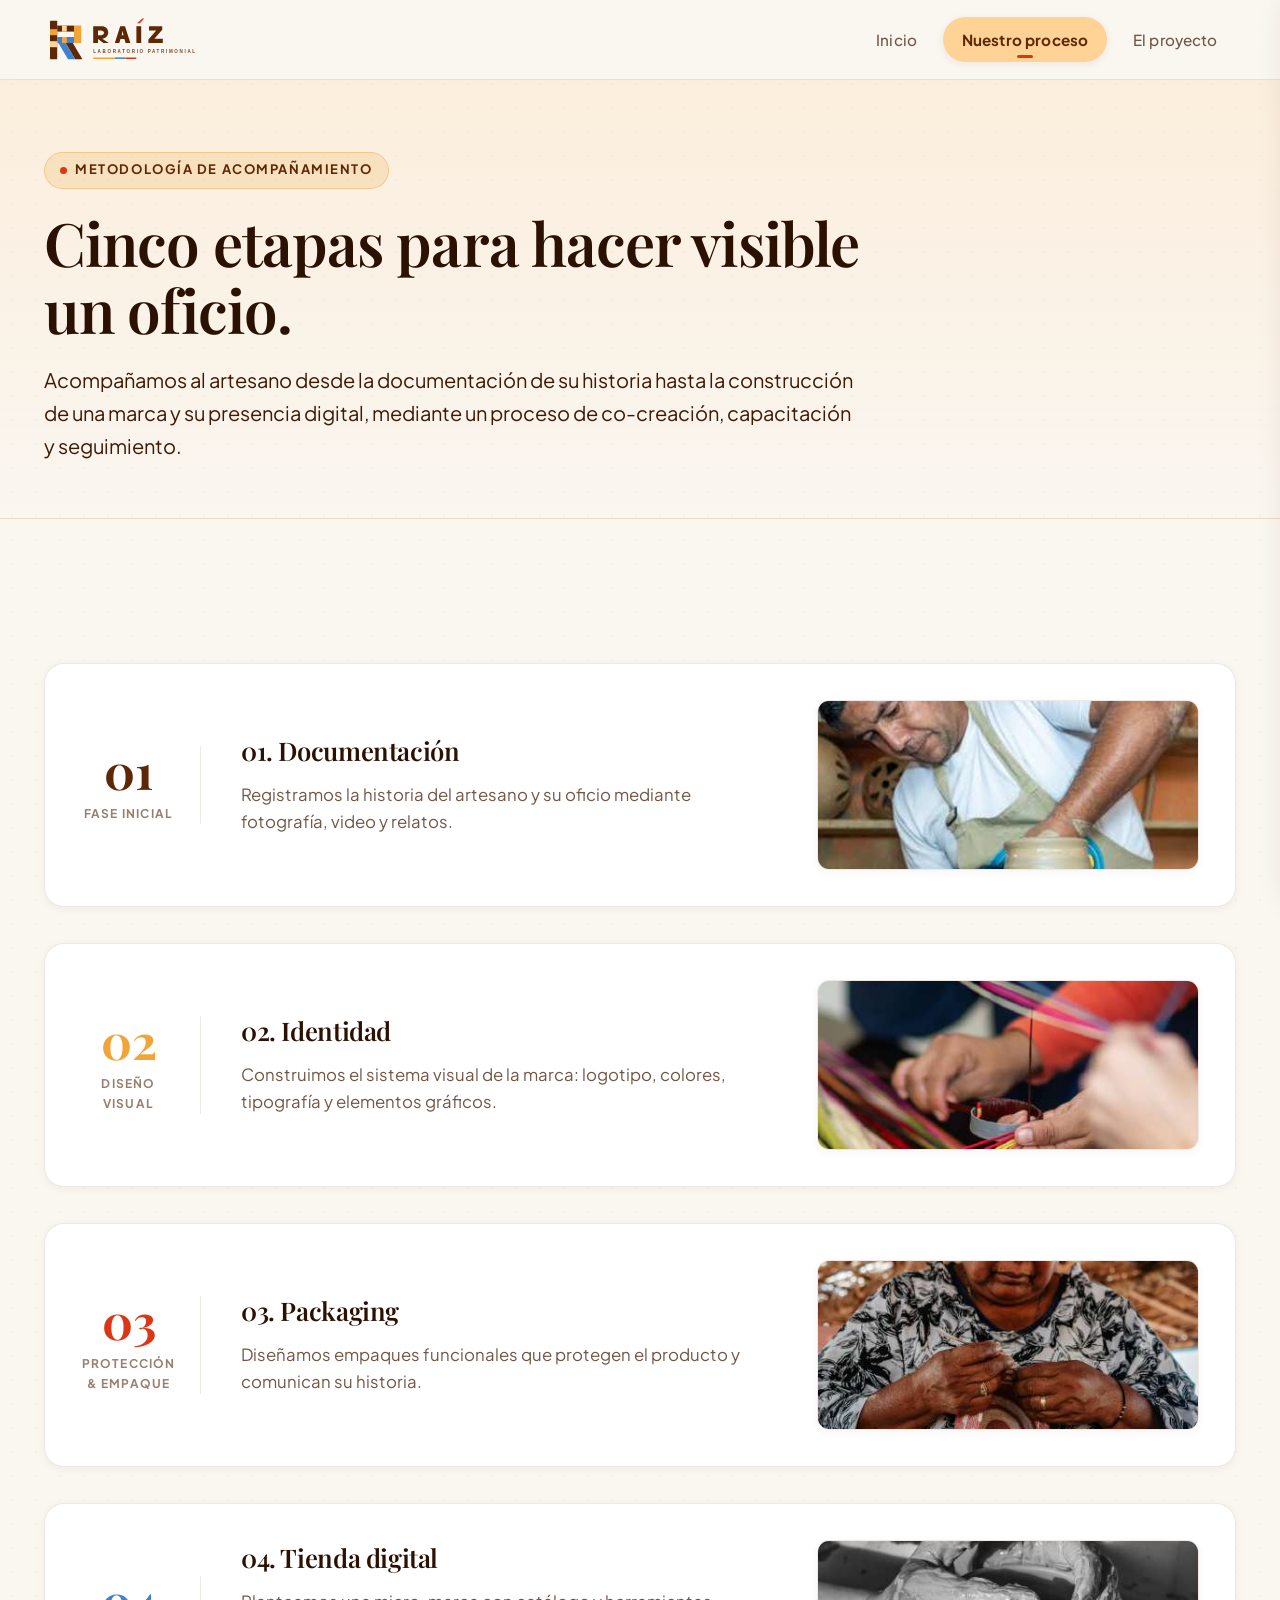
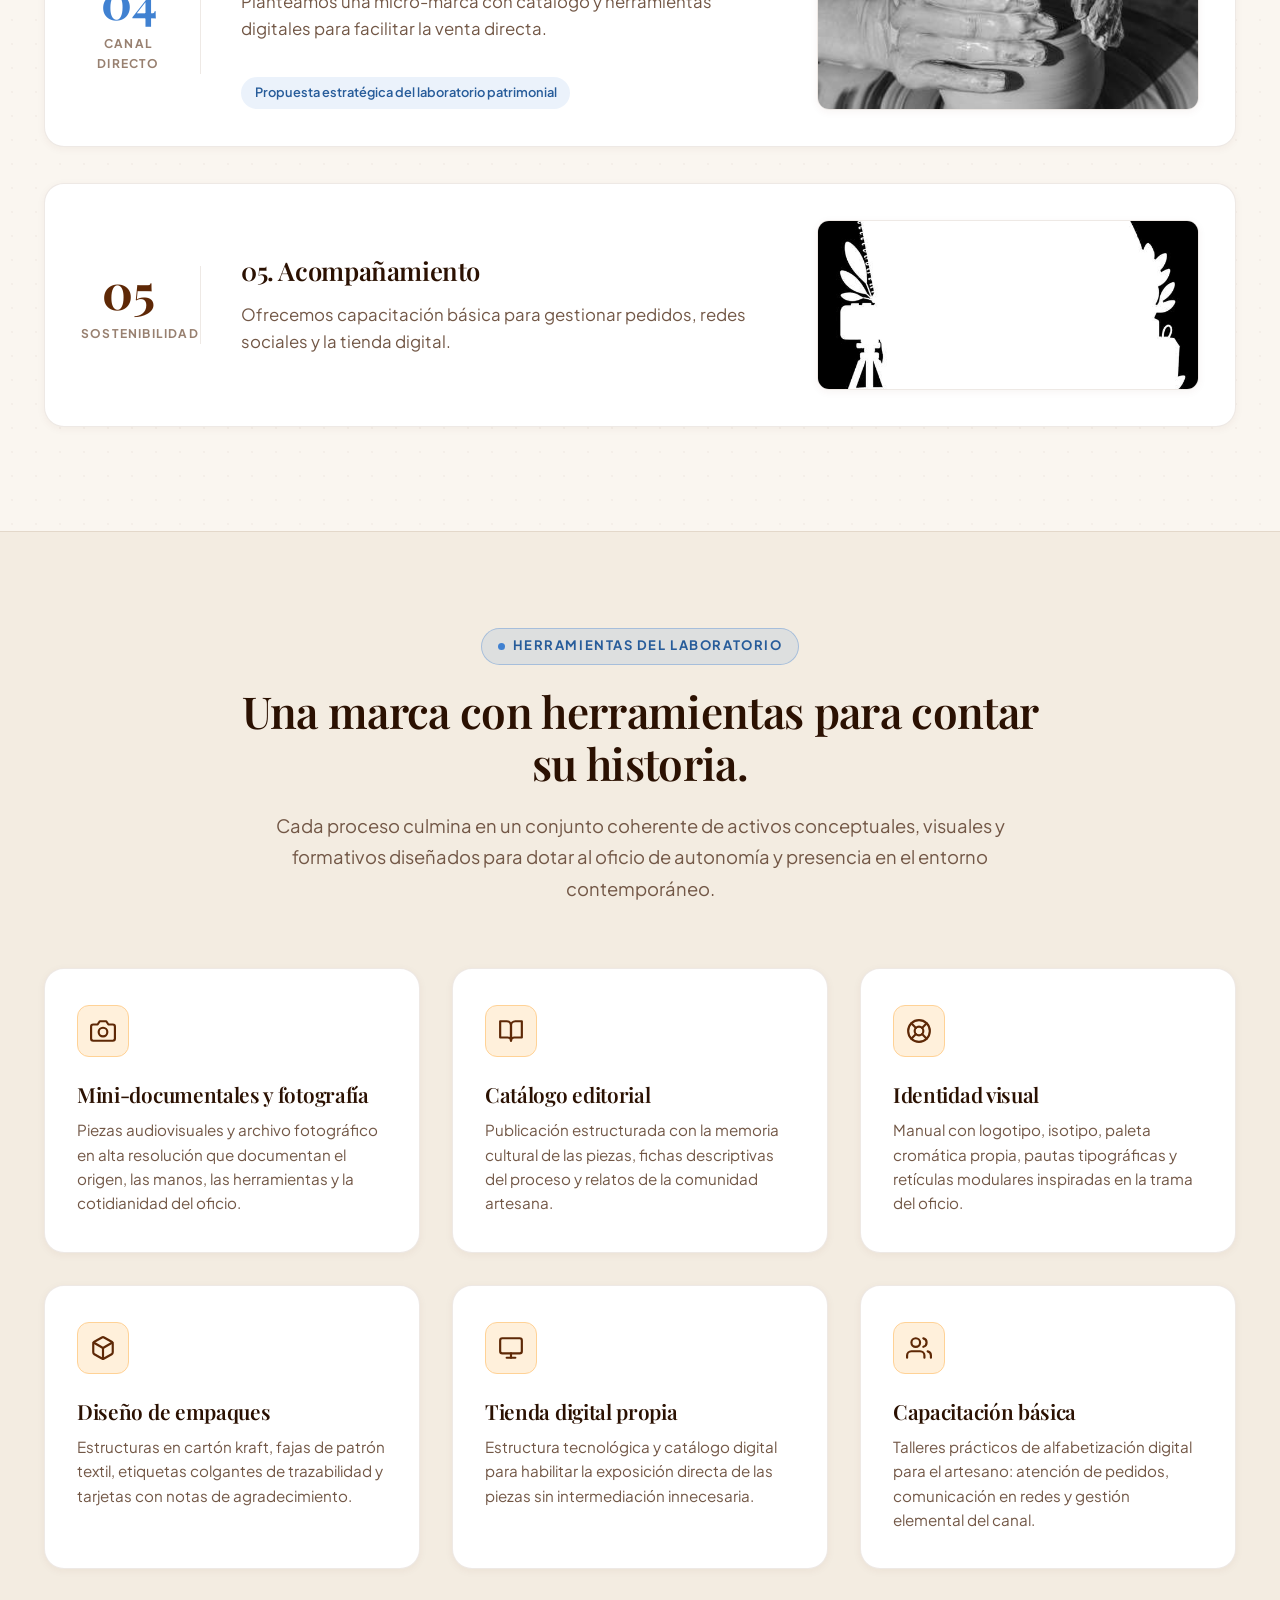
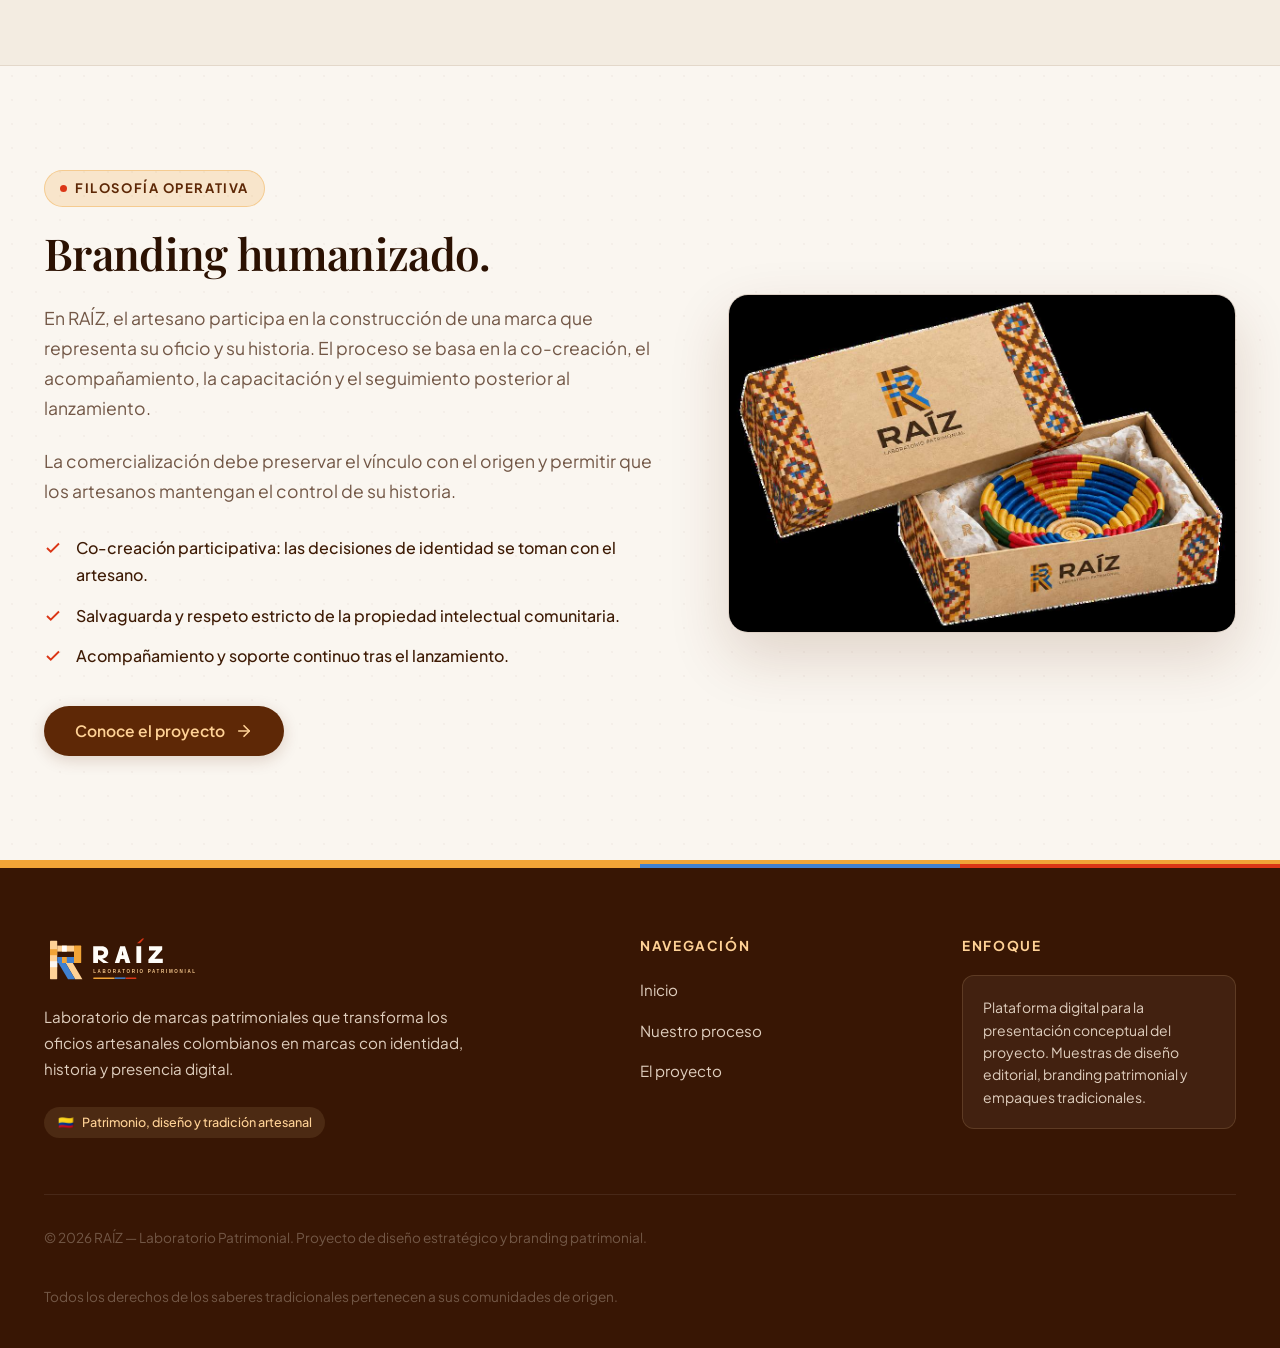
==== proceso.html @ babc3387 "Subida de archivos" ====
<!DOCTYPE html>
<html lang="es">
<head>
  <meta charset="UTF-8">
  <meta name="viewport" content="width=device-width, initial-scale=1.0">
  <title>Nuestro Proceso — RAÍZ Laboratorio Patrimonial | Cinco etapas para hacer visible un oficio</title>
  <meta name="description" content="Acompañamos al artesano desde la documentación de su historia hasta la construcción de una marca y su presencia digital, mediante co-creación y capacitación.">
  <link rel="icon" type="image/svg+xml" href="assets/images/raiz-isotype.svg">
  
  <!-- Stylesheets -->
  <link rel="stylesheet" href="assets/css/variables.css">
  <link rel="stylesheet" href="assets/css/main.css">
  <link rel="stylesheet" href="assets/css/editorial.css">
</head>
<body>
  <a href="#main-content" class="skip-link">Saltar al contenido principal</a>

  <!-- Shared Site Header -->
  <header class="site-header" role="banner">
    <div class="container header-inner">
      <a href="index.html" class="brand-link" aria-label="RAÍZ — Laboratorio Patrimonial - Inicio">
        <img src="assets/images/raiz-logo.svg" alt="RAÍZ Laboratorio Patrimonial" class="brand-logo-img" width="220" height="60">
      </a>

      <!-- Desktop Navigation -->
      <nav class="main-nav" aria-label="Navegación principal">
        <ul class="nav-list">
          <li><a href="index.html" class="nav-link">Inicio</a></li>
          <li><a href="proceso.html" class="nav-link active" aria-current="page">Nuestro proceso</a></li>
          <li><a href="proyecto.html" class="nav-link">El proyecto</a></li>
        </ul>
      </nav>

      <!-- Mobile Navigation Toggle -->
      <button class="mobile-nav-toggle" type="button" aria-label="Abrir menú de navegación" aria-expanded="false" aria-controls="mobile-drawer">
        <svg viewBox="0 0 24 24" fill="none" stroke="currentColor">
          <line x1="3" y1="6" x2="21" y2="6"></line>
          <line x1="3" y1="12" x2="21" y2="12"></line>
          <line x1="3" y1="18" x2="21" y2="18"></line>
        </svg>
      </button>
    </div>
  </header>

  <!-- Mobile Drawer Overlay & Drawer -->
  <div class="mobile-drawer-overlay" aria-hidden="true"></div>
  <aside id="mobile-drawer" class="mobile-drawer" aria-label="Menú móvil" aria-hidden="true">
    <div class="drawer-header">
      <img src="assets/images/raiz-logo.svg" alt="RAÍZ" style="height: 38px;">
      <button class="drawer-close-btn" type="button" aria-label="Cerrar menú">&times;</button>
    </div>
    <ul class="mobile-nav-list">
      <li><a href="index.html" class="mobile-nav-link">Inicio</a></li>
      <li><a href="proceso.html" class="mobile-nav-link active" aria-current="page">Nuestro proceso</a></li>
      <li><a href="proyecto.html" class="mobile-nav-link">El proyecto</a></li>
    </ul>
    <div class="drawer-footer">
      <p><strong>RAÍZ</strong><br>Laboratorio de Marcas Patrimoniales para artesanos colombianos.</p>
    </div>
  </aside>

  <!-- Main Content -->
  <main id="main-content">
    
    <!-- Sección 1: Encabezado de Página -->
    <header class="page-intro-header" aria-labelledby="process-heading">
      <div class="container">
        <div class="intro-content">
          <div class="section-badge">
            <span class="dot"></span>
            Metodología de Acompañamiento
          </div>
          <h1 id="process-heading">Cinco etapas para hacer visible un oficio.</h1>
          <p class="lead-text">
            Acompañamos al artesano desde la documentación de su historia hasta la construcción de una marca y su presencia digital, mediante un proceso de co-creación, capacitación y seguimiento.
          </p>
        </div>
      </div>
    </header>

    <!-- Sección 2: Las cinco etapas -->
    <section class="stages-section" aria-label="Las cinco etapas del proceso">
      <div class="container">
        <div class="stages-flow">
          
          <!-- Etapa 01 -->
          <article class="stage-step-card">
            <div class="stage-number-col">
              <span class="stage-number">01</span>
              <span class="stage-tag">Fase Inicial</span>
            </div>
            <div class="stage-info-col">
              <h3>01. Documentación</h3>
              <p>
                Registramos la historia del artesano y su oficio mediante fotografía, video y relatos.
              </p>
            </div>
            <div class="stage-visual-col">
              <div class="stage-img-box">
                <img src="assets/images/etapa-01-documentacion.jpg" alt="Registro fotográfico y audiovisual del artesano trabajando en su taller" loading="lazy">
              </div>
            </div>
          </article>

          <!-- Etapa 02 -->
          <article class="stage-step-card">
            <div class="stage-number-col">
              <span class="stage-number">02</span>
              <span class="stage-tag">Diseño Visual</span>
            </div>
            <div class="stage-info-col">
              <h3>02. Identidad</h3>
              <p>
                Construimos el sistema visual de la marca: logotipo, colores, tipografía y elementos gráficos.
              </p>
            </div>
            <div class="stage-visual-col">
              <div class="stage-img-box">
                <img src="assets/images/etapa-02-identidad.jpg" alt="Módulo geométrico y patrones inspirados en la trama del tejido artesanal" loading="lazy">
              </div>
            </div>
          </article>

          <!-- Etapa 03 -->
          <article class="stage-step-card">
            <div class="stage-number-col">
              <span class="stage-number">03</span>
              <span class="stage-tag">Protección & Empaque</span>
            </div>
            <div class="stage-info-col">
              <h3>03. Packaging</h3>
              <p>
                Diseñamos empaques funcionales que protegen el producto y comunican su historia.
              </p>
            </div>
            <div class="stage-visual-col">
              <div class="stage-img-box">
                <img src="assets/images/etapa-03-packaging.jpg" alt="Prototipo de empaques en cartón kraft con bandas de patrón y etiquetas de historia" loading="lazy">
              </div>
            </div>
          </article>

          <!-- Etapa 04 -->
          <article class="stage-step-card">
            <div class="stage-number-col">
              <span class="stage-number">04</span>
              <span class="stage-tag">Canal Directo</span>
            </div>
            <div class="stage-info-col">
              <h3>04. Tienda digital</h3>
              <p>
                Planteamos una micro-marca con catálogo y herramientas digitales para facilitar la venta directa.
              </p>
              <span class="stage-note-badge">Propuesta estratégica del laboratorio patrimonial</span>
            </div>
            <div class="stage-visual-col">
              <div class="stage-img-box">
                <img src="assets/images/etapa-04-tienda-digital.jpg" alt="Maqueta de interfaz de tienda digital directa para la micro-marca artesanal" loading="lazy">
              </div>
            </div>
          </article>

          <!-- Etapa 05 -->
          <article class="stage-step-card">
            <div class="stage-number-col">
              <span class="stage-number">05</span>
              <span class="stage-tag">Sostenibilidad</span>
            </div>
            <div class="stage-info-col">
              <h3>05. Acompañamiento</h3>
              <p>
                Ofrecemos capacitación básica para gestionar pedidos, redes sociales y la tienda digital.
              </p>
            </div>
            <div class="stage-visual-col">
              <div class="stage-img-box">
                <img src="assets/images/etapa-05-acompanamiento.jpg" alt="Capacitación práctica con el artesano para la gestión digital autónoma" loading="lazy">
              </div>
            </div>
          </article>

        </div>
      </div>
    </section>

    <!-- Sección 3: Entregables -->
    <section class="deliverables-section" aria-labelledby="deliverables-heading">
      <div class="container">
        <div class="section-header-centered">
          <div class="section-badge blue">
            <span class="dot"></span>
            Herramientas del Laboratorio
          </div>
          <h2 id="deliverables-heading">Una marca con herramientas para contar su historia.</h2>
          <p>
            Cada proceso culmina en un conjunto coherente de activos conceptuales, visuales y formativos diseñados para dotar al oficio de autonomía y presencia en el entorno contemporáneo.
          </p>
        </div>

        <div class="deliverables-grid">
          <!-- 1. Mini-documentales y fotografía -->
          <article class="deliverable-card">
            <div class="deliverable-icon">
              <svg width="26" height="26" viewBox="0 0 24 24" fill="none" stroke="currentColor" stroke-width="2" stroke-linecap="round" stroke-linejoin="round">
                <path d="M23 19a2 2 0 0 1-2 2H3a2 2 0 0 1-2-2V8a2 2 0 0 1 2-2h4l2-3h6l2 3h4a2 2 0 0 1 2 2z"></path>
                <circle cx="12" cy="13" r="4"></circle>
              </svg>
            </div>
            <h3 class="deliverable-title">Mini-documentales y fotografía</h3>
            <p class="deliverable-desc">
              Piezas audiovisuales y archivo fotográfico en alta resolución que documentan el origen, las manos, las herramientas y la cotidianidad del oficio.
            </p>
          </article>

          <!-- 2. Catálogo editorial -->
          <article class="deliverable-card">
            <div class="deliverable-icon">
              <svg width="26" height="26" viewBox="0 0 24 24" fill="none" stroke="currentColor" stroke-width="2" stroke-linecap="round" stroke-linejoin="round">
                <path d="M2 3h6a4 4 0 0 1 4 4v14a3 3 0 0 0-3-3H2z"></path>
                <path d="M22 3h-6a4 4 0 0 0-4 4v14a3 3 0 0 1 3-3h7z"></path>
              </svg>
            </div>
            <h3 class="deliverable-title">Catálogo editorial</h3>
            <p class="deliverable-desc">
              Publicación estructurada con la memoria cultural de las piezas, fichas descriptivas del proceso y relatos de la comunidad artesana.
            </p>
          </article>

          <!-- 3. Identidad visual -->
          <article class="deliverable-card">
            <div class="deliverable-icon">
              <svg width="26" height="26" viewBox="0 0 24 24" fill="none" stroke="currentColor" stroke-width="2" stroke-linecap="round" stroke-linejoin="round">
                <circle cx="12" cy="12" r="10"></circle>
                <path d="m4.93 4.93 4.24 4.24"></path>
                <path d="m14.83 9.17 4.24-4.24"></path>
                <path d="m14.83 14.83 4.24 4.24"></path>
                <path d="m9.17 14.83-4.24 4.24"></path>
                <circle cx="12" cy="12" r="4"></circle>
              </svg>
            </div>
            <h3 class="deliverable-title">Identidad visual</h3>
            <p class="deliverable-desc">
              Manual con logotipo, isotipo, paleta cromática propia, pautas tipográficas y retículas modulares inspiradas en la trama del oficio.
            </p>
          </article>

          <!-- 4. Diseño de empaques -->
          <article class="deliverable-card">
            <div class="deliverable-icon">
              <svg width="26" height="26" viewBox="0 0 24 24" fill="none" stroke="currentColor" stroke-width="2" stroke-linecap="round" stroke-linejoin="round">
                <path d="M21 16V8a2 2 0 0 0-1-1.73l-7-4a2 2 0 0 0-2 0l-7 4A2 2 0 0 0 3 8v8a2 2 0 0 0 1 1.73l7 4a2 2 0 0 0 2 0l7-4A2 2 0 0 0 21 16z"></path>
                <polyline points="3.27 6.96 12 12.01 20.73 6.96"></polyline>
                <line x1="12" y1="22.08" x2="12" y2="12"></line>
              </svg>
            </div>
            <h3 class="deliverable-title">Diseño de empaques</h3>
            <p class="deliverable-desc">
              Estructuras en cartón kraft, fajas de patrón textil, etiquetas colgantes de trazabilidad y tarjetas con notas de agradecimiento.
            </p>
          </article>

          <!-- 5. Tienda digital propia -->
          <article class="deliverable-card">
            <div class="deliverable-icon">
              <svg width="26" height="26" viewBox="0 0 24 24" fill="none" stroke="currentColor" stroke-width="2" stroke-linecap="round" stroke-linejoin="round">
                <rect x="2" y="3" width="20" height="14" rx="2" ry="2"></rect>
                <line x1="8" y1="21" x2="16" y2="21"></line>
                <line x1="12" y1="17" x2="12" y2="21"></line>
              </svg>
            </div>
            <h3 class="deliverable-title">Tienda digital propia</h3>
            <p class="deliverable-desc">
              Estructura tecnológica y catálogo digital para habilitar la exposición directa de las piezas sin intermediación innecesaria.
            </p>
          </article>

          <!-- 6. Capacitación básica -->
          <article class="deliverable-card">
            <div class="deliverable-icon">
              <svg width="26" height="26" viewBox="0 0 24 24" fill="none" stroke="currentColor" stroke-width="2" stroke-linecap="round" stroke-linejoin="round">
                <path d="M17 21v-2a4 4 0 0 0-4-4H5a4 4 0 0 0-4 4v2"></path>
                <circle cx="9" cy="7" r="4"></circle>
                <path d="M23 21v-2a4 4 0 0 0-3-3.87"></path>
                <path d="M16 3.13a4 4 0 0 1 0 7.75"></path>
              </svg>
            </div>
            <h3 class="deliverable-title">Capacitación básica</h3>
            <p class="deliverable-desc">
              Talleres prácticos de alfabetización digital para el artesano: atención de pedidos, comunicación en redes y gestión elemental del canal.
            </p>
          </article>
        </div>
      </div>
    </section>

    <!-- Sección 4: Nuestra forma de trabajar -->
    <section class="workway-section" aria-labelledby="workway-heading">
      <div class="container workway-grid">
        <div class="workway-content">
          <div class="section-badge">
            <span class="dot"></span>
            Filosofía Operativa
          </div>
          <h2 id="workway-heading">Branding humanizado.</h2>
          <p>
            En RAÍZ, el artesano participa en la construcción de una marca que representa su oficio y su historia. El proceso se basa en la co-creación, el acompañamiento, la capacitación y el seguimiento posterior al lanzamiento.
          </p>
          <p>
            La comercialización debe preservar el vínculo con el origen y permitir que los artesanos mantengan el control de su historia.
          </p>
          <ul class="workway-features">
            <li class="workway-feature-item">
              <svg width="18" height="18" viewBox="0 0 24 24" fill="none" stroke="currentColor" stroke-width="2.5"><polyline points="20 6 9 17 4 12"></polyline></svg>
              Co-creación participativa: las decisiones de identidad se toman con el artesano.
            </li>
            <li class="workway-feature-item">
              <svg width="18" height="18" viewBox="0 0 24 24" fill="none" stroke="currentColor" stroke-width="2.5"><polyline points="20 6 9 17 4 12"></polyline></svg>
              Salvaguarda y respeto estricto de la propiedad intelectual comunitaria.
            </li>
            <li class="workway-feature-item">
              <svg width="18" height="18" viewBox="0 0 24 24" fill="none" stroke="currentColor" stroke-width="2.5"><polyline points="20 6 9 17 4 12"></polyline></svg>
              Acompañamiento y soporte continuo tras el lanzamiento.
            </li>
          </ul>

          <div style="margin-top: 2rem;">
            <a href="proyecto.html" class="btn btn-primary">
              Conoce el proyecto
              <svg width="18" height="18" viewBox="0 0 24 24" fill="none" stroke="currentColor" stroke-width="2.2" stroke-linecap="round" stroke-linejoin="round">
                <line x1="5" y1="12" x2="19" y2="12"></line>
                <polyline points="12 5 19 12 12 19"></polyline>
              </svg>
            </a>
          </div>
        </div>

        <div class="workway-visual">
          <div class="workway-image-wrapper">
            <img src="assets/images/manos-tejiendo-telar.jpg" alt="Manos de artesana tejiendo con precisión en un telar tradicional de urdimbre y trama" width="700" height="467" loading="lazy">
          </div>
        </div>
      </div>
    </section>

  </main>

  <!-- Shared Site Footer -->
  <footer class="site-footer" role="contentinfo">
    <div class="container">
      <div class="footer-top">
        <div class="footer-brand">
          <img src="assets/images/raiz-logo-light.svg" alt="RAÍZ — Laboratorio Patrimonial" class="footer-logo" width="220" height="60">
          <p class="footer-tagline">
            Laboratorio de marcas patrimoniales que transforma los oficios artesanales colombianos en marcas con identidad, historia y presencia digital.
          </p>
          <div class="footer-heritage-pill">
            <span>🇨🇴</span> Patrimonio, diseño y tradición artesanal
          </div>
        </div>

        <div>
          <h4 class="footer-col-title">Navegación</h4>
          <ul class="footer-nav-list">
            <li><a href="index.html" class="footer-nav-link">Inicio</a></li>
            <li><a href="proceso.html" class="footer-nav-link">Nuestro proceso</a></li>
            <li><a href="proyecto.html" class="footer-nav-link">El proyecto</a></li>
          </ul>
        </div>

        <div>
          <h4 class="footer-col-title">Enfoque</h4>
          <div class="footer-note-box">
            Plataforma digital para la presentación conceptual del proyecto. Muestras de diseño editorial, branding patrimonial y empaques tradicionales.
          </div>
        </div>
      </div>

      <div class="footer-bottom">
        <p>&copy; 2026 RAÍZ — Laboratorio Patrimonial. Proyecto de diseño estratégico y branding patrimonial.</p>
        <p>Todos los derechos de los saberes tradicionales pertenecen a sus comunidades de origen.</p>
      </div>
    </div>
  </footer>

  <!-- Scripts -->
  <script src="assets/js/nav.js"></script>
  <script src="assets/js/router.js"></script>
</body>
</html>
---- assets/css/variables.css ----
:root {
  /* RAÍZ Official Chromatic Palette */
  --color-crema: #FFD296;
  --color-naranja: #F1A437;
  --color-rojo: #DB3616;
  --color-azul: #4081D1;
  --color-cafe: #5E2806;
  
  /* Derived & Editorial Hues */
  --color-cafe-dark: #381604;
  --color-cafe-deep: #250E02;
  --color-cafe-soft: #7C4018;
  --color-naranja-soft: #F9CA80;
  --color-crema-light: #FFF0DB;
  --color-crema-subtle: #FAF2E6;
  --color-azul-soft: #EBF3FC;
  --color-rojo-soft: #FDECE9;
  
  /* Editorial Canvas & Backgrounds */
  --bg-primary: #FAF6F0;
  --bg-secondary: #F3ECE1;
  --bg-tertiary: #E8DCCF;
  --bg-card: #FFFFFF;
  --bg-dark: #381604;
  --bg-dark-card: #4A1F05;
  
  /* Text & Foreground */
  --text-main: #3E1B05;
  --text-heading: #2B1102;
  --text-muted: #725746;
  --text-dim: #988070;
  --text-light: #FFFDF9;
  --text-light-muted: #DFCEBE;
  
  /* Borders & Dividers */
  --border-light: rgba(94, 40, 6, 0.1);
  --border-medium: rgba(94, 40, 6, 0.18);
  --border-strong: rgba(94, 40, 6, 0.35);
  --border-warm: rgba(241, 164, 55, 0.3);
  --border-dark: rgba(255, 210, 150, 0.15);
  
  /* Shadows */
  --shadow-sm: 0 2px 8px rgba(94, 40, 6, 0.05);
  --shadow-md: 0 8px 24px rgba(94, 40, 6, 0.08);
  --shadow-lg: 0 16px 40px rgba(94, 40, 6, 0.12);
  --shadow-xl: 0 24px 60px rgba(94, 40, 6, 0.16);
  --shadow-inner: inset 0 2px 4px rgba(94, 40, 6, 0.06);

  /* Typography */
  --font-serif: 'Playfair Display', Georgia, 'Times New Roman', serif;
  --font-sans: 'Plus Jakarta Sans', system-ui, -apple-system, BlinkMacSystemFont, 'Segoe UI', Roboto, sans-serif;
  
  /* Layout Spacing */
  --container-max: 1240px;
  --container-wide: 1360px;
  --header-height: 80px;
  --radius-sm: 6px;
  --radius-md: 12px;
  --radius-lg: 20px;
  --radius-pill: 9999px;
  
  /* Transitions */
  --transition-fast: 0.18s cubic-bezier(0.16, 1, 0.3, 1);
  --transition-base: 0.28s cubic-bezier(0.16, 1, 0.3, 1);
  --transition-slow: 0.45s cubic-bezier(0.16, 1, 0.3, 1);
}
---- assets/css/main.css ----
/* ==========================================================================
   RAÍZ — Laboratorio Patrimonial
   Main Stylesheet: Global Layout, Navigation, Header, Footer & Components
   ========================================================================== */

@import url('https://fonts.googleapis.com/css2?family=Playfair+Display:ital,wght@0,400;0,600;0,700;1,400;1,600&family=Plus+Jakarta+Sans:wght@300;400;500;600;700&display=swap');
@import url('./variables.css');

*, *::before, *::after {
  box-sizing: border-box;
  margin: 0;
  padding: 0;
}

html {
  font-size: 16px;
  scroll-behavior: smooth;
  -webkit-text-size-adjust: 100%;
  color-scheme: light;
}

body {
  font-family: var(--font-sans);
  font-size: 1.0625rem;
  line-height: 1.68;
  color: var(--text-main);
  background-color: var(--bg-primary);
  background-image: radial-gradient(rgba(94, 40, 6, 0.035) 1px, transparent 1px);
  background-size: 24px 24px;
  min-height: 100vh;
  display: flex;
  flex-direction: column;
  overflow-x: hidden;
  -webkit-font-smoothing: antialiased;
  -moz-osx-font-smoothing: grayscale;
}

/* Skip link for accessibility */
.skip-link {
  position: absolute;
  top: -60px;
  left: 20px;
  background: var(--color-cafe);
  color: var(--color-crema);
  padding: 10px 18px;
  z-index: 1000;
  border-radius: var(--radius-sm);
  font-size: 0.9rem;
  font-weight: 600;
  text-decoration: none;
  transition: top var(--transition-fast);
}
.skip-link:focus {
  top: 15px;
  outline: 3px solid var(--color-naranja);
}

/* Layout Utilities */
.container {
  width: 100%;
  max-width: var(--container-max);
  margin-left: auto;
  margin-right: auto;
  padding-left: 1.5rem;
  padding-right: 1.5rem;
}

.container-wide {
  width: 100%;
  max-width: var(--container-wide);
  margin-left: auto;
  margin-right: auto;
  padding-left: 1.5rem;
  padding-right: 1.5rem;
}

/* Typography Standards */
h1, h2, h3, h4, h5, h6 {
  font-family: var(--font-serif);
  color: var(--text-heading);
  line-height: 1.2;
  font-weight: 600;
  letter-spacing: -0.015em;
}

h1 {
  font-size: clamp(2.35rem, 5vw, 3.75rem);
  line-height: 1.12;
}

h2 {
  font-size: clamp(1.85rem, 3.8vw, 2.75rem);
  line-height: 1.2;
}

h3 {
  font-size: clamp(1.35rem, 2.4vw, 1.85rem);
  line-height: 1.3;
}

h4 {
  font-size: 1.25rem;
  line-height: 1.4;
}

p {
  margin-bottom: 1.25rem;
  color: var(--text-muted);
}
p:last-child {
  margin-bottom: 0;
}

.lead-text {
  font-size: clamp(1.125rem, 1.8vw, 1.325rem);
  line-height: 1.65;
  color: var(--text-main);
  font-weight: 400;
}

a {
  color: var(--color-cafe);
  text-decoration: none;
  transition: color var(--transition-fast);
}

img {
  max-width: 100%;
  height: auto;
  display: block;
}

/* ==========================================================================
   Global Header & Navigation
   ========================================================================== */
.site-header {
  position: sticky;
  top: 0;
  z-index: 100;
  height: var(--header-height);
  background: rgba(250, 246, 240, 0.94);
  backdrop-filter: blur(14px);
  -webkit-backdrop-filter: blur(14px);
  border-bottom: 1px solid var(--border-light);
  display: flex;
  align-items: center;
  transition: background var(--transition-fast), box-shadow var(--transition-fast);
}

.site-header.is-scrolled {
  background: rgba(250, 246, 240, 0.98);
  box-shadow: 0 4px 20px rgba(94, 40, 6, 0.07);
}

.header-inner {
  display: flex;
  align-items: center;
  justify-content: space-between;
  width: 100%;
}

.brand-link {
  display: inline-flex;
  align-items: center;
  text-decoration: none;
  transition: transform var(--transition-fast), opacity var(--transition-fast);
}

.brand-link:hover {
  transform: translateY(-1px);
}

.brand-logo-img {
  height: 48px;
  width: auto;
  display: block;
}

/* Main Navigation */
.main-nav {
  display: flex;
  align-items: center;
}

.nav-list {
  display: flex;
  align-items: center;
  gap: 0.5rem;
  list-style: none;
}

.nav-link {
  position: relative;
  display: inline-flex;
  align-items: center;
  padding: 0.6rem 1.15rem;
  font-size: 0.95rem;
  font-weight: 500;
  color: var(--text-muted);
  border-radius: var(--radius-pill);
  transition: all var(--transition-fast);
  letter-spacing: 0.01em;
}

.nav-link:hover {
  color: var(--color-cafe);
  background-color: rgba(241, 164, 55, 0.12);
}

.nav-link.active {
  color: var(--color-cafe);
  background-color: var(--color-crema);
  font-weight: 700;
  box-shadow: 0 2px 8px rgba(94, 40, 6, 0.08);
}

.nav-link.active::after {
  content: '';
  position: absolute;
  bottom: 4px;
  left: 50%;
  transform: translateX(-50%);
  width: 16px;
  height: 2.5px;
  background-color: var(--color-rojo);
  border-radius: 2px;
}

/* Mobile Nav Toggle Button */
.mobile-nav-toggle {
  display: none;
  background: transparent;
  border: 1px solid var(--border-medium);
  border-radius: var(--radius-sm);
  padding: 0.55rem;
  color: var(--color-cafe);
  cursor: pointer;
  align-items: center;
  justify-content: center;
  transition: background var(--transition-fast);
}

.mobile-nav-toggle:hover {
  background: rgba(94, 40, 6, 0.05);
}

.mobile-nav-toggle svg {
  width: 24px;
  height: 24px;
  stroke: var(--color-cafe);
  stroke-width: 2;
  stroke-linecap: round;
}

/* Mobile Nav Drawer */
.mobile-drawer-overlay {
  display: none;
  position: fixed;
  inset: 0;
  background: rgba(56, 22, 4, 0.45);
  backdrop-filter: blur(4px);
  z-index: 150;
  opacity: 0;
  transition: opacity var(--transition-base);
}

.mobile-drawer {
  position: fixed;
  top: 0;
  right: -320px;
  width: min(300px, 85vw);
  height: 100vh;
  background: var(--bg-primary);
  border-left: 1px solid var(--border-medium);
  box-shadow: -8px 0 32px rgba(56, 22, 4, 0.15);
  z-index: 200;
  padding: 2rem 1.5rem;
  display: flex;
  flex-direction: column;
  transition: right var(--transition-base);
}

.mobile-drawer.is-open {
  right: 0;
}

.mobile-drawer-overlay.is-open {
  display: block;
  opacity: 1;
}

.drawer-header {
  display: flex;
  align-items: center;
  justify-content: space-between;
  margin-bottom: 2.5rem;
  padding-bottom: 1rem;
  border-bottom: 1px solid var(--border-light);
}

.drawer-close-btn {
  background: transparent;
  border: none;
  font-size: 1.5rem;
  cursor: pointer;
  color: var(--color-cafe);
  padding: 0.4rem;
}

.mobile-nav-list {
  list-style: none;
  display: flex;
  flex-direction: column;
  gap: 0.75rem;
}

.mobile-nav-link {
  display: block;
  padding: 0.85rem 1.25rem;
  font-size: 1.1rem;
  font-weight: 500;
  color: var(--text-main);
  border-radius: var(--radius-sm);
  transition: background var(--transition-fast);
}

.mobile-nav-link.active {
  background: var(--color-crema);
  font-weight: 700;
  color: var(--color-cafe);
  border-left: 4px solid var(--color-rojo);
}

.drawer-footer {
  margin-top: auto;
  font-size: 0.85rem;
  color: var(--text-muted);
  border-top: 1px solid var(--border-light);
  padding-top: 1.5rem;
}

/* ==========================================================================
   Buttons & Interactive Elements
   ========================================================================== */
.btn {
  display: inline-flex;
  align-items: center;
  justify-content: center;
  gap: 0.65rem;
  font-family: var(--font-sans);
  font-size: 0.975rem;
  font-weight: 600;
  line-height: 1;
  padding: 0.95rem 1.85rem;
  border-radius: var(--radius-pill);
  text-decoration: none;
  cursor: pointer;
  transition: all var(--transition-base);
  border: 1px solid transparent;
  white-space: nowrap;
}

.btn-primary {
  background: var(--color-cafe);
  color: var(--color-crema);
  box-shadow: 0 4px 16px rgba(94, 40, 6, 0.18);
}

.btn-primary:hover {
  background: var(--color-cafe-dark);
  color: #FFFFFF;
  transform: translateY(-2px);
  box-shadow: 0 8px 24px rgba(94, 40, 6, 0.25);
}

.btn-primary svg {
  transition: transform var(--transition-fast);
}
.btn-primary:hover svg {
  transform: translateX(4px);
}

.btn-secondary {
  background: var(--color-naranja);
  color: var(--color-cafe-dark);
}

.btn-secondary:hover {
  background: #E89B2B;
  transform: translateY(-2px);
  box-shadow: 0 6px 18px rgba(241, 164, 55, 0.3);
}

.btn-outline {
  background: transparent;
  border-color: var(--color-cafe);
  color: var(--color-cafe);
}

.btn-outline:hover {
  background: var(--color-cafe);
  color: var(--color-crema);
  transform: translateY(-2px);
}

.btn-pill-light {
  background: var(--bg-card);
  border: 1px solid var(--border-medium);
  color: var(--color-cafe);
  font-size: 0.875rem;
  padding: 0.6rem 1.25rem;
}
.btn-pill-light:hover {
  background: var(--color-crema);
  border-color: var(--color-naranja);
}

/* Badges & Section Accents */
.section-badge {
  display: inline-flex;
  align-items: center;
  gap: 0.5rem;
  font-size: 0.8125rem;
  font-weight: 700;
  text-transform: uppercase;
  letter-spacing: 0.12em;
  color: var(--color-cafe);
  background: rgba(241, 164, 55, 0.2);
  border: 1px solid rgba(241, 164, 55, 0.4);
  padding: 0.4rem 0.95rem;
  border-radius: var(--radius-pill);
  margin-bottom: 1.25rem;
}

.section-badge .dot {
  width: 7px;
  height: 7px;
  background-color: var(--color-rojo);
  border-radius: 50%;
  display: inline-block;
}

.section-badge.blue {
  background: rgba(64, 129, 209, 0.12);
  border-color: rgba(64, 129, 209, 0.35);
  color: #275C9A;
}
.section-badge.blue .dot {
  background-color: var(--color-azul);
}

/* ==========================================================================
   Global Footer
   ========================================================================== */
.site-footer {
  margin-top: auto;
  background: var(--bg-dark);
  color: var(--text-light-muted);
  padding: 4.5rem 0 2.5rem;
  border-top: 4px solid var(--color-naranja);
  position: relative;
  overflow: hidden;
}

.site-footer::before {
  content: '';
  position: absolute;
  top: 0;
  left: 0;
  right: 0;
  height: 4px;
  background: linear-gradient(90deg, var(--color-naranja) 0%, var(--color-naranja) 50%, var(--color-azul) 50%, var(--color-azul) 75%, var(--color-rojo) 75%, var(--color-rojo) 100%);
}

.footer-top {
  display: grid;
  grid-template-columns: 2fr 1fr 1fr;
  gap: 3rem;
  margin-bottom: 3.5rem;
}

.footer-brand {
  max-width: 440px;
}

.footer-logo {
  height: 48px;
  width: auto;
  margin-bottom: 1.25rem;
}

.footer-tagline {
  font-size: 0.95rem;
  line-height: 1.7;
  color: var(--text-light-muted);
  margin-bottom: 1.5rem;
}

.footer-col-title {
  font-family: var(--font-sans);
  font-size: 0.85rem;
  font-weight: 700;
  text-transform: uppercase;
  letter-spacing: 0.12em;
  color: var(--color-crema);
  margin-bottom: 1.25rem;
}

.footer-nav-list {
  list-style: none;
  display: flex;
  flex-direction: column;
  gap: 0.75rem;
}

.footer-nav-link {
  color: var(--text-light-muted);
  font-size: 0.95rem;
  transition: color var(--transition-fast), transform var(--transition-fast);
  display: inline-block;
}

.footer-nav-link:hover {
  color: var(--color-crema);
  transform: translateX(4px);
}

.footer-note-box {
  background: rgba(255, 255, 255, 0.05);
  border: 1px solid rgba(255, 210, 150, 0.15);
  border-radius: var(--radius-md);
  padding: 1.25rem;
  font-size: 0.875rem;
  line-height: 1.6;
  color: #DFCEBE;
}

.footer-bottom {
  padding-top: 2rem;
  border-top: 1px solid rgba(255, 255, 255, 0.08);
  display: flex;
  align-items: center;
  justify-content: space-between;
  flex-wrap: wrap;
  gap: 1rem;
  font-size: 0.85rem;
  color: rgba(223, 206, 190, 0.7);
}

.footer-heritage-pill {
  display: inline-flex;
  align-items: center;
  gap: 0.5rem;
  background: rgba(255, 210, 150, 0.1);
  padding: 0.3rem 0.85rem;
  border-radius: var(--radius-pill);
  color: var(--color-crema);
  font-size: 0.785rem;
  font-weight: 500;
}

/* ==========================================================================
   Responsive Breakpoints
   ========================================================================== */
@media (max-width: 900px) {
  .site-header {
    height: 70px;
  }
  .main-nav {
    display: none;
  }
  .mobile-nav-toggle {
    display: inline-flex;
  }
  .footer-top {
    grid-template-columns: 1fr;
    gap: 2.5rem;
  }
  .footer-bottom {
    flex-direction: column;
    align-items: flex-start;
  }
}

@media (prefers-reduced-motion: reduce) {
  *, *::before, *::after {
    animation-duration: 0.01ms !important;
    animation-iteration-count: 1 !important;
    transition-duration: 0.01ms !important;
    scroll-behavior: auto !important;
  }
}
---- assets/css/editorial.css ----
/* ==========================================================================
   RAÍZ — Laboratorio Patrimonial
   Editorial Stylesheet: Editorial Layouts, Hero, Grids, Gallery & Video
   ========================================================================== */

/* Page Header / Intro Banner for secondary pages */
.page-intro-header {
  padding: 4.5rem 0 3.5rem;
  background: linear-gradient(180deg, rgba(255, 210, 150, 0.22) 0%, rgba(250, 246, 240, 0) 100%);
  border-bottom: 1px solid var(--border-light);
  position: relative;
}

.intro-content {
  max-width: 820px;
}

.intro-content h1 {
  margin-bottom: 1.25rem;
}

.intro-content p.lead-text {
  font-size: 1.25rem;
  color: var(--text-main);
  line-height: 1.65;
}

/* ==========================================================================
   PAGE 1: INICIO COMPONENTS
   ========================================================================== */

/* Hero Section */
.hero-section {
  padding: 4.5rem 0 5.5rem;
  position: relative;
  overflow: hidden;
}

.hero-grid {
  display: grid;
  grid-template-columns: 1.15fr 0.95fr;
  gap: 3.5rem;
  align-items: center;
}

.hero-content {
  position: relative;
  z-index: 2;
}

.hero-title {
  margin-bottom: 1.5rem;
  color: var(--text-heading);
  letter-spacing: -0.02em;
}

.hero-description {
  font-size: 1.2rem;
  line-height: 1.7;
  color: var(--text-main);
  margin-bottom: 2.25rem;
  max-width: 540px;
}

.hero-actions {
  display: flex;
  align-items: center;
  gap: 1.25rem;
  flex-wrap: wrap;
}

.hero-visual {
  position: relative;
}

.hero-image-frame {
  position: relative;
  border-radius: var(--radius-lg);
  overflow: hidden;
  box-shadow: var(--shadow-xl);
  border: 1px solid var(--border-medium);
  background-color: var(--color-cafe-dark);
}

.hero-image-frame img {
  width: 100%;
  height: auto;
  object-fit: cover;
  display: block;
  transition: transform var(--transition-slow);
}

.hero-image-frame:hover img {
  transform: scale(1.02);
}

.hero-caption-card {
  position: absolute;
  bottom: 1.5rem;
  left: 1.5rem;
  right: 1.5rem;
  background: rgba(255, 253, 249, 0.94);
  backdrop-filter: blur(10px);
  -webkit-backdrop-filter: blur(10px);
  padding: 1.15rem 1.35rem;
  border-radius: var(--radius-md);
  border: 1px solid var(--border-medium);
  box-shadow: var(--shadow-md);
  display: flex;
  align-items: center;
  justify-content: space-between;
  gap: 1rem;
}

.hero-caption-text {
  font-size: 0.875rem;
  font-weight: 600;
  color: var(--color-cafe);
  line-height: 1.4;
}

.hero-caption-sub {
  font-size: 0.775rem;
  color: var(--text-muted);
  font-weight: 400;
  display: block;
  margin-top: 2px;
}

.hero-caption-pill {
  background: var(--color-naranja);
  color: var(--color-cafe-dark);
  font-size: 0.725rem;
  font-weight: 700;
  padding: 0.35rem 0.75rem;
  border-radius: var(--radius-pill);
  text-transform: uppercase;
  letter-spacing: 0.05em;
  white-space: nowrap;
}

/* Problem Section */
.problem-section {
  padding: 6rem 0;
  background: var(--bg-secondary);
  border-top: 1px solid var(--border-light);
  border-bottom: 1px solid var(--border-light);
  position: relative;
}

.section-header-centered {
  text-align: center;
  max-width: 820px;
  margin: 0 auto 4rem;
}

.section-header-centered h2 {
  margin-bottom: 1.25rem;
}

.section-header-centered p {
  font-size: 1.15rem;
  line-height: 1.7;
}

.problem-grid {
  display: grid;
  grid-template-columns: repeat(3, 1fr);
  gap: 2rem;
}

.problem-card {
  background: var(--bg-card);
  padding: 2.5rem 2rem;
  border-radius: var(--radius-lg);
  border: 1px solid var(--border-light);
  box-shadow: var(--shadow-sm);
  transition: transform var(--transition-base), box-shadow var(--transition-base), border-color var(--transition-base);
  position: relative;
  display: flex;
  flex-direction: column;
}

.problem-card:hover {
  transform: translateY(-4px);
  box-shadow: var(--shadow-lg);
  border-color: var(--color-naranja);
}

.problem-card::before {
  content: '';
  position: absolute;
  top: 0;
  left: 2rem;
  right: 2rem;
  height: 3px;
  background: var(--color-rojo);
  border-radius: 0 0 3px 3px;
  opacity: 0.7;
}

.problem-number {
  font-family: var(--font-serif);
  font-size: 2.5rem;
  font-weight: 700;
  color: var(--color-rojo);
  line-height: 1;
  margin-bottom: 1.25rem;
  letter-spacing: -0.03em;
}

.problem-title {
  font-size: 1.35rem;
  margin-bottom: 1rem;
  color: var(--text-heading);
}

.problem-desc {
  font-size: 0.975rem;
  line-height: 1.65;
  color: var(--text-muted);
}

/* Value Proposition Section */
.value-section {
  padding: 6.5rem 0;
  background: var(--bg-primary);
  position: relative;
}

.value-grid {
  display: grid;
  grid-template-columns: repeat(3, 1fr);
  gap: 2rem;
  margin-top: 3.5rem;
}

.value-pillar-card {
  background: var(--bg-card);
  border-radius: var(--radius-lg);
  padding: 2.75rem 2.25rem;
  border: 1px solid var(--border-light);
  box-shadow: var(--shadow-sm);
  position: relative;
  transition: all var(--transition-base);
  overflow: hidden;
}

.value-pillar-card:hover {
  transform: translateY(-5px);
  box-shadow: var(--shadow-xl);
  border-color: var(--color-naranja);
}

.value-icon-box {
  width: 58px;
  height: 58px;
  border-radius: var(--radius-md);
  background: rgba(241, 164, 55, 0.15);
  border: 1px solid rgba(241, 164, 55, 0.4);
  display: flex;
  align-items: center;
  justify-content: center;
  color: var(--color-cafe);
  margin-bottom: 1.75rem;
}

.value-icon-box.blue {
  background: rgba(64, 129, 209, 0.15);
  border-color: rgba(64, 129, 209, 0.4);
  color: #265B96;
}

.value-icon-box.red {
  background: rgba(219, 54, 22, 0.12);
  border-color: rgba(219, 54, 22, 0.35);
  color: var(--color-rojo);
}

.value-pillar-title {
  font-size: 1.45rem;
  margin-bottom: 0.85rem;
  color: var(--text-heading);
}

.value-pillar-desc {
  font-size: 0.975rem;
  line-height: 1.65;
  color: var(--text-muted);
}

/* Closing Manifesto Banner */
.manifesto-banner {
  padding: 6rem 0;
  background: var(--bg-dark);
  color: var(--text-light);
  position: relative;
  overflow: hidden;
  border-top: 1px solid var(--border-dark);
}

.manifesto-banner::before {
  content: '';
  position: absolute;
  inset: 0;
  background-image: radial-gradient(rgba(255, 210, 150, 0.08) 1px, transparent 1px);
  background-size: 28px 28px;
  pointer-events: none;
}

.manifesto-grid {
  display: grid;
  grid-template-columns: 1.2fr 0.8fr;
  gap: 3.5rem;
  align-items: center;
  position: relative;
  z-index: 2;
}

.manifesto-quote {
  font-family: var(--font-serif);
  font-size: clamp(1.65rem, 3.2vw, 2.35rem);
  line-height: 1.35;
  font-weight: 500;
  color: var(--color-crema);
  margin-bottom: 2rem;
  border-left: 4px solid var(--color-naranja);
  padding-left: 1.75rem;
}

.manifesto-image-wrapper {
  border-radius: var(--radius-lg);
  overflow: hidden;
  box-shadow: 0 20px 50px rgba(0, 0, 0, 0.35);
  border: 1px solid rgba(255, 210, 150, 0.2);
}

.manifesto-image-wrapper img {
  width: 100%;
  height: 100%;
  object-fit: cover;
}

/* ==========================================================================
   PAGE 2: NUESTRO PROCESO COMPONENTS
   ========================================================================== */

/* 5 Stages Sequence */
.stages-section {
  padding: 5.5rem 0 6.5rem;
  position: relative;
}

.stages-flow {
  display: flex;
  flex-direction: column;
  gap: 2.25rem;
  margin-top: 3.5rem;
  position: relative;
}

.stage-step-card {
  background: var(--bg-card);
  border-radius: var(--radius-lg);
  border: 1px solid var(--border-light);
  padding: 2.25rem;
  box-shadow: var(--shadow-sm);
  display: grid;
  grid-template-columns: 120px 1.4fr 1fr;
  gap: 2.5rem;
  align-items: center;
  transition: transform var(--transition-base), box-shadow var(--transition-base), border-color var(--transition-base);
  position: relative;
  overflow: hidden;
}

.stage-step-card:hover {
  transform: translateY(-3px);
  box-shadow: var(--shadow-lg);
  border-color: var(--color-naranja);
}

.stage-number-col {
  text-align: center;
  border-right: 1px solid var(--border-light);
  padding-right: 1.5rem;
}

.stage-number {
  font-family: var(--font-serif);
  font-size: 3rem;
  font-weight: 700;
  color: var(--color-cafe);
  line-height: 1;
}

.stage-step-card:nth-child(1) .stage-number { color: var(--color-cafe); }
.stage-step-card:nth-child(2) .stage-number { color: var(--color-naranja); }
.stage-step-card:nth-child(3) .stage-number { color: var(--color-rojo); }
.stage-step-card:nth-child(4) .stage-number { color: var(--color-azul); }
.stage-step-card:nth-child(5) .stage-number { color: var(--color-cafe); }

.stage-tag {
  font-size: 0.75rem;
  font-weight: 700;
  text-transform: uppercase;
  letter-spacing: 0.1em;
  color: var(--text-dim);
  margin-top: 0.4rem;
  display: block;
}

.stage-info-col h3 {
  font-size: 1.6rem;
  margin-bottom: 0.85rem;
  color: var(--text-heading);
}

.stage-info-col p {
  font-size: 1.05rem;
  line-height: 1.65;
  color: var(--text-muted);
}

.stage-note-badge {
  display: inline-block;
  margin-top: 0.85rem;
  font-size: 0.8rem;
  padding: 0.35rem 0.85rem;
  background: rgba(64, 129, 209, 0.1);
  color: #275C9A;
  border-radius: var(--radius-pill);
  font-weight: 600;
}

.stage-visual-col {
  position: relative;
}

.stage-img-box {
  width: 100%;
  height: 170px;
  border-radius: var(--radius-md);
  overflow: hidden;
  box-shadow: var(--shadow-sm);
  border: 1px solid var(--border-light);
}

.stage-img-box img {
  width: 100%;
  height: 100%;
  object-fit: cover;
  transition: transform var(--transition-base);
}

.stage-step-card:hover .stage-img-box img {
  transform: scale(1.05);
}

/* Entregables Grid */
.deliverables-section {
  padding: 6rem 0;
  background: var(--bg-secondary);
  border-top: 1px solid var(--border-light);
  border-bottom: 1px solid var(--border-light);
}

.deliverables-grid {
  display: grid;
  grid-template-columns: repeat(3, 1fr);
  gap: 2rem;
  margin-top: 3.5rem;
}

.deliverable-card {
  background: var(--bg-card);
  border-radius: var(--radius-lg);
  padding: 2.25rem 2rem;
  border: 1px solid var(--border-light);
  box-shadow: var(--shadow-sm);
  transition: all var(--transition-base);
  display: flex;
  flex-direction: column;
}

.deliverable-card:hover {
  transform: translateY(-4px);
  box-shadow: var(--shadow-md);
  border-color: var(--color-naranja);
}

.deliverable-icon {
  width: 52px;
  height: 52px;
  background: var(--color-crema-light);
  border: 1px solid var(--color-crema);
  border-radius: var(--radius-md);
  display: flex;
  align-items: center;
  justify-content: center;
  color: var(--color-cafe);
  margin-bottom: 1.5rem;
}

.deliverable-title {
  font-size: 1.3rem;
  margin-bottom: 0.65rem;
  color: var(--text-heading);
}

.deliverable-desc {
  font-size: 0.95rem;
  line-height: 1.6;
  color: var(--text-muted);
}

/* Branding Humanizado Section */
.workway-section {
  padding: 6.5rem 0;
  position: relative;
}

.workway-grid {
  display: grid;
  grid-template-columns: 1.1fr 0.9fr;
  gap: 4rem;
  align-items: center;
}

.workway-content h2 {
  margin-bottom: 1.5rem;
}

.workway-content p {
  font-size: 1.1rem;
  line-height: 1.7;
  margin-bottom: 1.5rem;
}

.workway-features {
  list-style: none;
  margin: 1.75rem 0 2.25rem;
  display: flex;
  flex-direction: column;
  gap: 0.85rem;
}

.workway-feature-item {
  display: flex;
  align-items: flex-start;
  gap: 0.85rem;
  font-size: 1rem;
  color: var(--text-main);
  font-weight: 500;
}

.workway-feature-item svg {
  flex-shrink: 0;
  margin-top: 4px;
  color: var(--color-rojo);
}

.workway-visual {
  position: relative;
}

.workway-image-wrapper {
  border-radius: var(--radius-lg);
  overflow: hidden;
  box-shadow: var(--shadow-xl);
  border: 1px solid var(--border-medium);
}

.workway-image-wrapper img {
  width: 100%;
  height: auto;
  display: block;
}

/* ==========================================================================
   PAGE 3: EL PROYECTO COMPONENTS
   ========================================================================== */

/* Identity Showcase */
.identity-section {
  padding: 5.5rem 0 6rem;
  position: relative;
}

.identity-grid {
  display: grid;
  grid-template-columns: 1.15fr 0.85fr;
  gap: 4rem;
  align-items: center;
}

.identity-content h2 {
  margin-bottom: 1.35rem;
}

.identity-content p {
  font-size: 1.15rem;
  line-height: 1.75;
  margin-bottom: 2rem;
}

/* Palette Swatches Card */
.palette-container {
  background: var(--bg-card);
  border: 1px solid var(--border-light);
  border-radius: var(--radius-lg);
  padding: 2rem;
  box-shadow: var(--shadow-sm);
  margin-top: 2rem;
}

.palette-title {
  font-size: 0.85rem;
  font-weight: 700;
  text-transform: uppercase;
  letter-spacing: 0.1em;
  color: var(--text-dim);
  margin-bottom: 1.25rem;
}

.palette-row {
  display: grid;
  grid-template-columns: repeat(5, 1fr);
  gap: 1rem;
}

.swatch-card {
  text-align: center;
}

.swatch-color {
  height: 56px;
  border-radius: var(--radius-sm);
  margin-bottom: 0.65rem;
  box-shadow: inset 0 0 0 1px rgba(0,0,0,0.1);
  transition: transform var(--transition-fast);
}

.swatch-card:hover .swatch-color {
  transform: translateY(-3px);
}

.swatch-name {
  font-size: 0.8rem;
  font-weight: 600;
  color: var(--text-main);
  display: block;
}

.swatch-hex {
  font-family: monospace;
  font-size: 0.725rem;
  color: var(--text-muted);
}

/* Isotype Geometry Display */
.identity-showcase-box {
  background: var(--bg-card);
  border: 1px solid var(--border-medium);
  border-radius: var(--radius-lg);
  padding: 3rem 2.5rem;
  text-align: center;
  box-shadow: var(--shadow-md);
  position: relative;
  overflow: hidden;
}

.identity-showcase-box::before {
  content: '';
  position: absolute;
  top: 0;
  left: 0;
  right: 0;
  height: 4px;
  background: linear-gradient(90deg, var(--color-crema) 0%, var(--color-naranja) 25%, var(--color-rojo) 50%, var(--color-azul) 75%, var(--color-cafe) 100%);
}

.identity-logo-large {
  max-width: 250px;
  margin: 0 auto 1.5rem;
}

.identity-caption {
  font-size: 0.9rem;
  color: var(--text-muted);
  line-height: 1.5;
  max-width: 320px;
  margin: 0 auto;
}

/* Applications Gallery (Asymmetrical Editorial) */
.gallery-section {
  padding: 6.5rem 0;
  background: var(--bg-secondary);
  border-top: 1px solid var(--border-light);
  border-bottom: 1px solid var(--border-light);
}

.gallery-notice-badge {
  display: inline-flex;
  align-items: center;
  gap: 0.5rem;
  background: rgba(94, 40, 6, 0.08);
  border: 1px solid rgba(94, 40, 6, 0.15);
  padding: 0.45rem 1.15rem;
  border-radius: var(--radius-pill);
  font-size: 0.825rem;
  font-weight: 600;
  color: var(--color-cafe);
  margin-top: 1rem;
}

.editorial-gallery-grid {
  display: grid;
  grid-template-columns: repeat(12, 1fr);
  gap: 2rem;
  margin-top: 3.5rem;
}

.gallery-item {
  background: var(--bg-card);
  border-radius: var(--radius-lg);
  border: 1px solid var(--border-light);
  overflow: hidden;
  box-shadow: var(--shadow-sm);
  display: flex;
  flex-direction: column;
  transition: transform var(--transition-base), box-shadow var(--transition-base);
}

.gallery-item:hover {
  transform: translateY(-4px);
  box-shadow: var(--shadow-lg);
}

/* Editorial asymmetric spans */
.gallery-item.col-span-8 {
  grid-column: span 8;
}

.gallery-item.col-span-4 {
  grid-column: span 4;
}

.gallery-item.col-span-6 {
  grid-column: span 6;
}

.gallery-item.col-span-12 {
  grid-column: span 12;
}

.gallery-img-container {
  position: relative;
  overflow: hidden;
  background-color: #EFE8DC;
}

.gallery-item.col-span-8 .gallery-img-container {
  height: 420px;
}

.gallery-item.col-span-4 .gallery-img-container {
  height: 320px;
}

.gallery-item.col-span-6 .gallery-img-container {
  height: 380px;
}

.gallery-img-container img {
  width: 100%;
  height: 100%;
  object-fit: cover;
  transition: transform var(--transition-slow);
}

.gallery-item:hover .gallery-img-container img {
  transform: scale(1.03);
}

.gallery-category-tag {
  position: absolute;
  top: 1.25rem;
  left: 1.25rem;
  background: rgba(255, 253, 249, 0.94);
  backdrop-filter: blur(6px);
  padding: 0.35rem 0.85rem;
  border-radius: var(--radius-pill);
  font-size: 0.75rem;
  font-weight: 700;
  text-transform: uppercase;
  letter-spacing: 0.08em;
  color: var(--color-cafe);
  border: 1px solid var(--border-light);
}

.gallery-info {
  padding: 1.5rem 1.75rem;
  display: flex;
  flex-direction: column;
  flex-grow: 1;
}

.gallery-item-title {
  font-size: 1.25rem;
  margin-bottom: 0.5rem;
  color: var(--text-heading);
}

.gallery-item-desc {
  font-size: 0.925rem;
  line-height: 1.55;
  color: var(--text-muted);
  margin-bottom: 0;
}

/* Model of Work Section */
.model-section {
  padding: 6.5rem 0;
  position: relative;
}

.model-grid {
  display: grid;
  grid-template-columns: repeat(2, 1fr);
  gap: 2.5rem;
  margin-top: 3.5rem;
}

.model-block-card {
  background: var(--bg-card);
  border-radius: var(--radius-lg);
  padding: 3rem 2.5rem;
  border: 1px solid var(--border-light);
  box-shadow: var(--shadow-sm);
  position: relative;
  overflow: hidden;
  transition: all var(--transition-base);
}

.model-block-card:hover {
  transform: translateY(-4px);
  box-shadow: var(--shadow-lg);
  border-color: var(--color-naranja);
}

.model-block-card::before {
  content: '';
  position: absolute;
  top: 0;
  left: 0;
  right: 0;
  height: 4px;
}

.model-block-card.co-creation::before {
  background: var(--color-rojo);
}

.model-block-card.sustainable::before {
  background: var(--color-azul);
}

.model-block-title {
  font-size: 1.65rem;
  margin-bottom: 1.25rem;
  color: var(--text-heading);
}

.model-block-text {
  font-size: 1.05rem;
  line-height: 1.7;
  color: var(--text-muted);
  margin-bottom: 1.75rem;
}

.model-points-list {
  list-style: none;
  display: flex;
  flex-direction: column;
  gap: 1rem;
}

.model-point-item {
  display: flex;
  align-items: flex-start;
  gap: 0.85rem;
  font-size: 0.975rem;
  color: var(--text-main);
  line-height: 1.5;
}

.model-point-item svg {
  flex-shrink: 0;
  margin-top: 3px;
  color: var(--color-naranja);
}

/* ==========================================================================
   PAGE 3: SECCIÓN 4 - PIEZA AUDIOVISUAL (MANDATORY REQUIREMENT)
   ========================================================================== */
.video-section {
  padding: 6.5rem 0 7rem;
  background: var(--bg-dark);
  color: var(--text-light);
  position: relative;
  overflow: hidden;
  border-top: 1px solid var(--border-dark);
}

.video-section::before {
  content: '';
  position: absolute;
  inset: 0;
  background-image: radial-gradient(rgba(255, 210, 150, 0.06) 1px, transparent 1px);
  background-size: 24px 24px;
  pointer-events: none;
}

.video-header {
  text-align: center;
  max-width: 800px;
  margin: 0 auto 3.5rem;
  position: relative;
  z-index: 2;
}

.video-header h2 {
  color: var(--color-crema);
  margin-bottom: 1.25rem;
}

.video-header p {
  color: var(--text-light-muted);
  font-size: 1.2rem;
  line-height: 1.65;
}

.video-container {
  max-width: 1040px;
  margin: 0 auto;
  position: relative;
  z-index: 2;
}

/* Responsive 16:9 Aspect Ratio Frame as specified in prompt */
.video-responsive-wrapper {
  position: relative;
  width: 100%;
  aspect-ratio: 16 / 9;
  border-radius: var(--radius-lg);
  overflow: hidden;
  box-shadow: 0 24px 70px rgba(0, 0, 0, 0.55);
  border: 1px solid rgba(255, 210, 150, 0.25);
  background-color: #000000;
}

.video-responsive-wrapper iframe {
  position: absolute;
  top: 0;
  left: 0;
  width: 100%;
  height: 100%;
  border: 0;
  display: block;
}

.video-caption-bar {
  display: flex;
  align-items: center;
  justify-content: space-between;
  margin-top: 1.5rem;
  padding: 0 0.5rem;
  font-size: 0.85rem;
  color: var(--text-light-muted);
  flex-wrap: wrap;
  gap: 1rem;
}

.video-tag {
  display: inline-flex;
  align-items: center;
  gap: 0.5rem;
  color: var(--color-crema);
  font-weight: 600;
}

.video-tag .play-icon {
  width: 18px;
  height: 18px;
  fill: var(--color-rojo);
}

/* Page 3: Final Closing Section */
.final-closing-section {
  padding: 6.5rem 0 6rem;
  background: var(--bg-primary);
  text-align: center;
  position: relative;
}

.closing-inner {
  max-width: 820px;
  margin: 0 auto;
}

.closing-isotype {
  width: 64px;
  height: auto;
  margin: 0 auto 1.75rem;
}

.closing-heading {
  font-size: clamp(2rem, 3.8vw, 2.85rem);
  color: var(--text-heading);
  line-height: 1.25;
  margin-bottom: 1.5rem;
}

.closing-subtext {
  font-size: 1.15rem;
  line-height: 1.7;
  color: var(--text-muted);
  margin-bottom: 2.25rem;
}

.closing-brand-badge {
  display: inline-flex;
  align-items: center;
  gap: 0.75rem;
  padding: 0.65rem 1.45rem;
  background: var(--color-crema-subtle);
  border: 1px solid var(--border-warm);
  border-radius: var(--radius-pill);
  font-weight: 700;
  font-size: 0.9rem;
  color: var(--color-cafe);
  letter-spacing: 0.05em;
}

/* ==========================================================================
   Responsive Adaptations for Editorial Grids
   ========================================================================== */
@media (max-width: 1024px) {
  .hero-grid {
    grid-template-columns: 1fr;
    gap: 3rem;
  }
  .stage-step-card {
    grid-template-columns: 80px 1fr;
    gap: 1.75rem;
  }
  .stage-visual-col {
    grid-column: span 2;
  }
  .stage-img-box {
    height: 220px;
  }
  .identity-grid {
    grid-template-columns: 1fr;
    gap: 3rem;
  }
  .manifesto-grid {
    grid-template-columns: 1fr;
    gap: 2.5rem;
  }
  .workway-grid {
    grid-template-columns: 1fr;
    gap: 3rem;
  }
  .gallery-item.col-span-8,
  .gallery-item.col-span-4,
  .gallery-item.col-span-6 {
    grid-column: span 12;
  }
  .gallery-item.col-span-8 .gallery-img-container,
  .gallery-item.col-span-4 .gallery-img-container,
  .gallery-item.col-span-6 .gallery-img-container {
    height: 320px;
  }
}

@media (max-width: 768px) {
  .problem-grid,
  .value-grid,
  .deliverables-grid,
  .model-grid {
    grid-template-columns: 1fr;
    gap: 1.5rem;
  }
  .palette-row {
    grid-template-columns: repeat(3, 1fr);
  }
  .stage-step-card {
    grid-template-columns: 1fr;
    padding: 1.75rem;
  }
  .stage-number-col {
    border-right: none;
    border-bottom: 1px solid var(--border-light);
    padding-right: 0;
    padding-bottom: 1rem;
    text-align: left;
    display: flex;
    align-items: baseline;
    gap: 1rem;
  }
  .stage-visual-col {
    grid-column: span 1;
  }
  .hero-caption-card {
    position: relative;
    bottom: auto;
    left: auto;
    right: auto;
    margin-top: 1rem;
  }
}
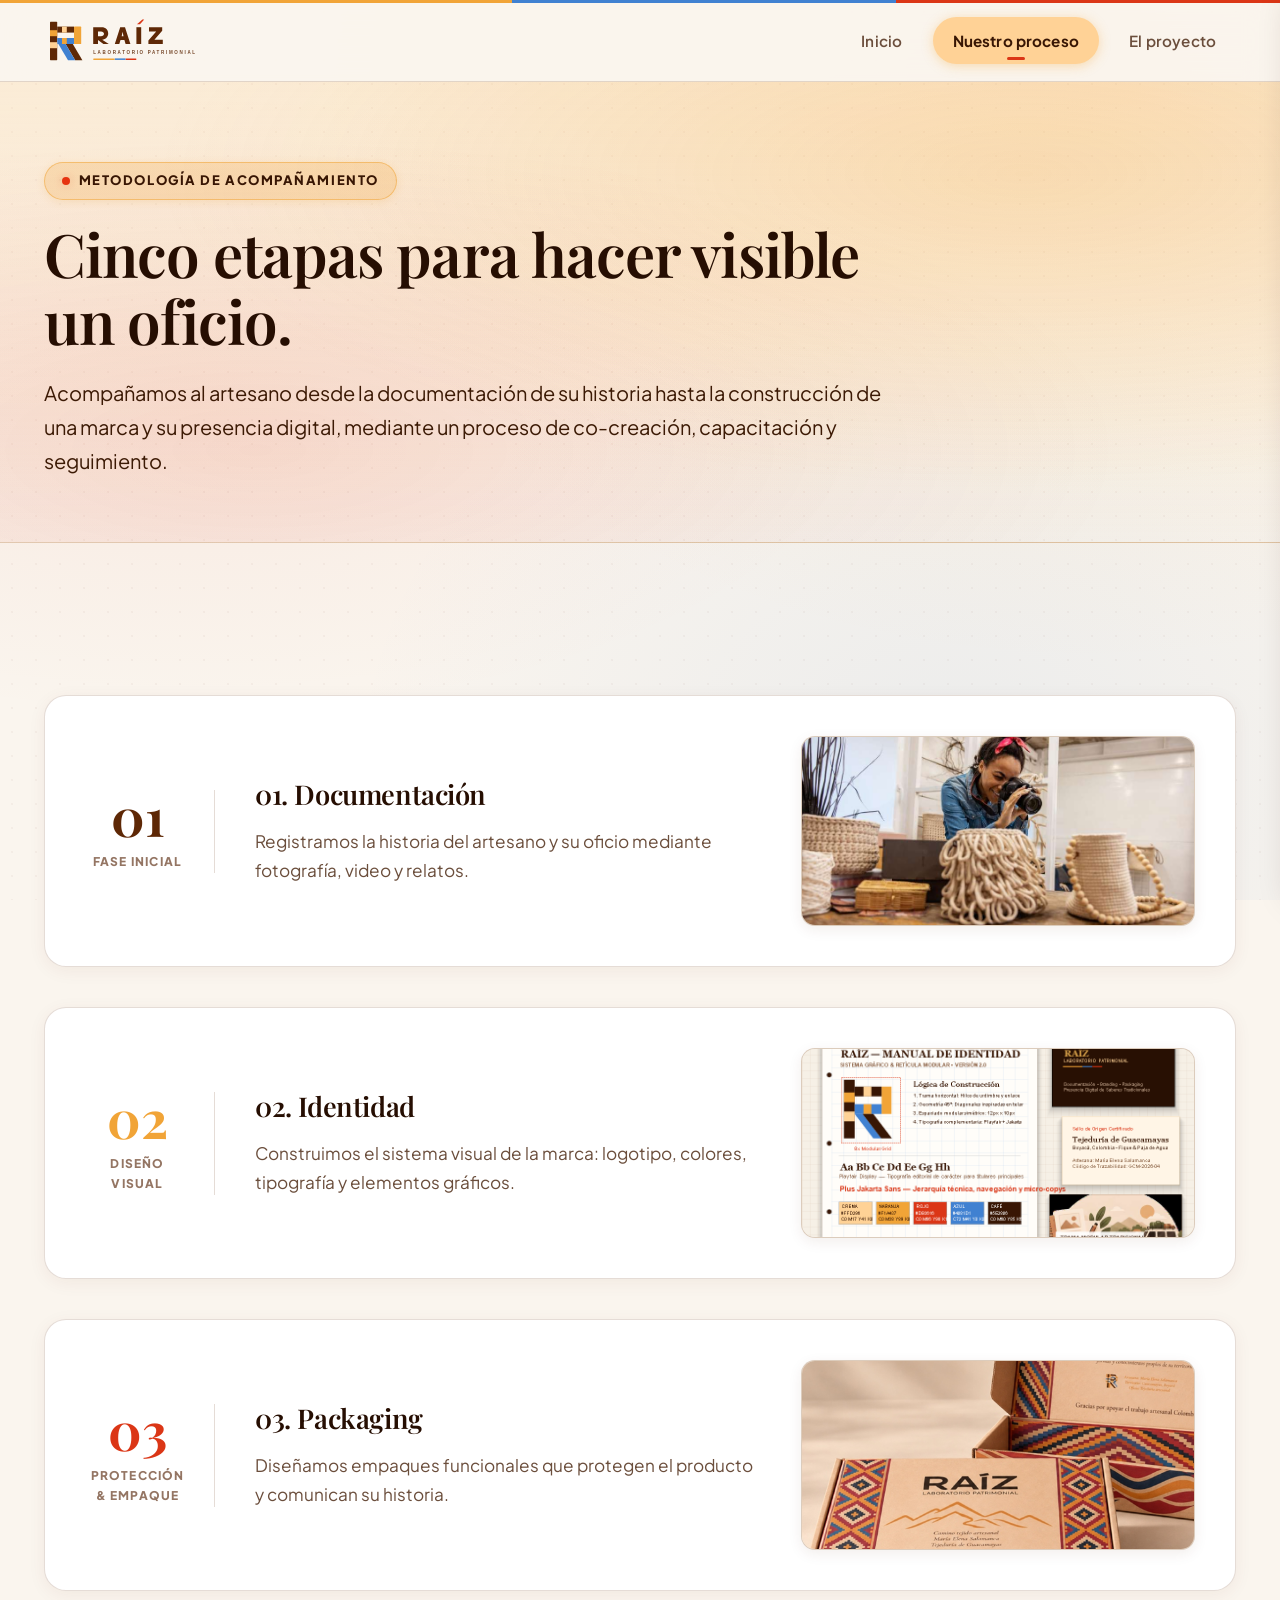
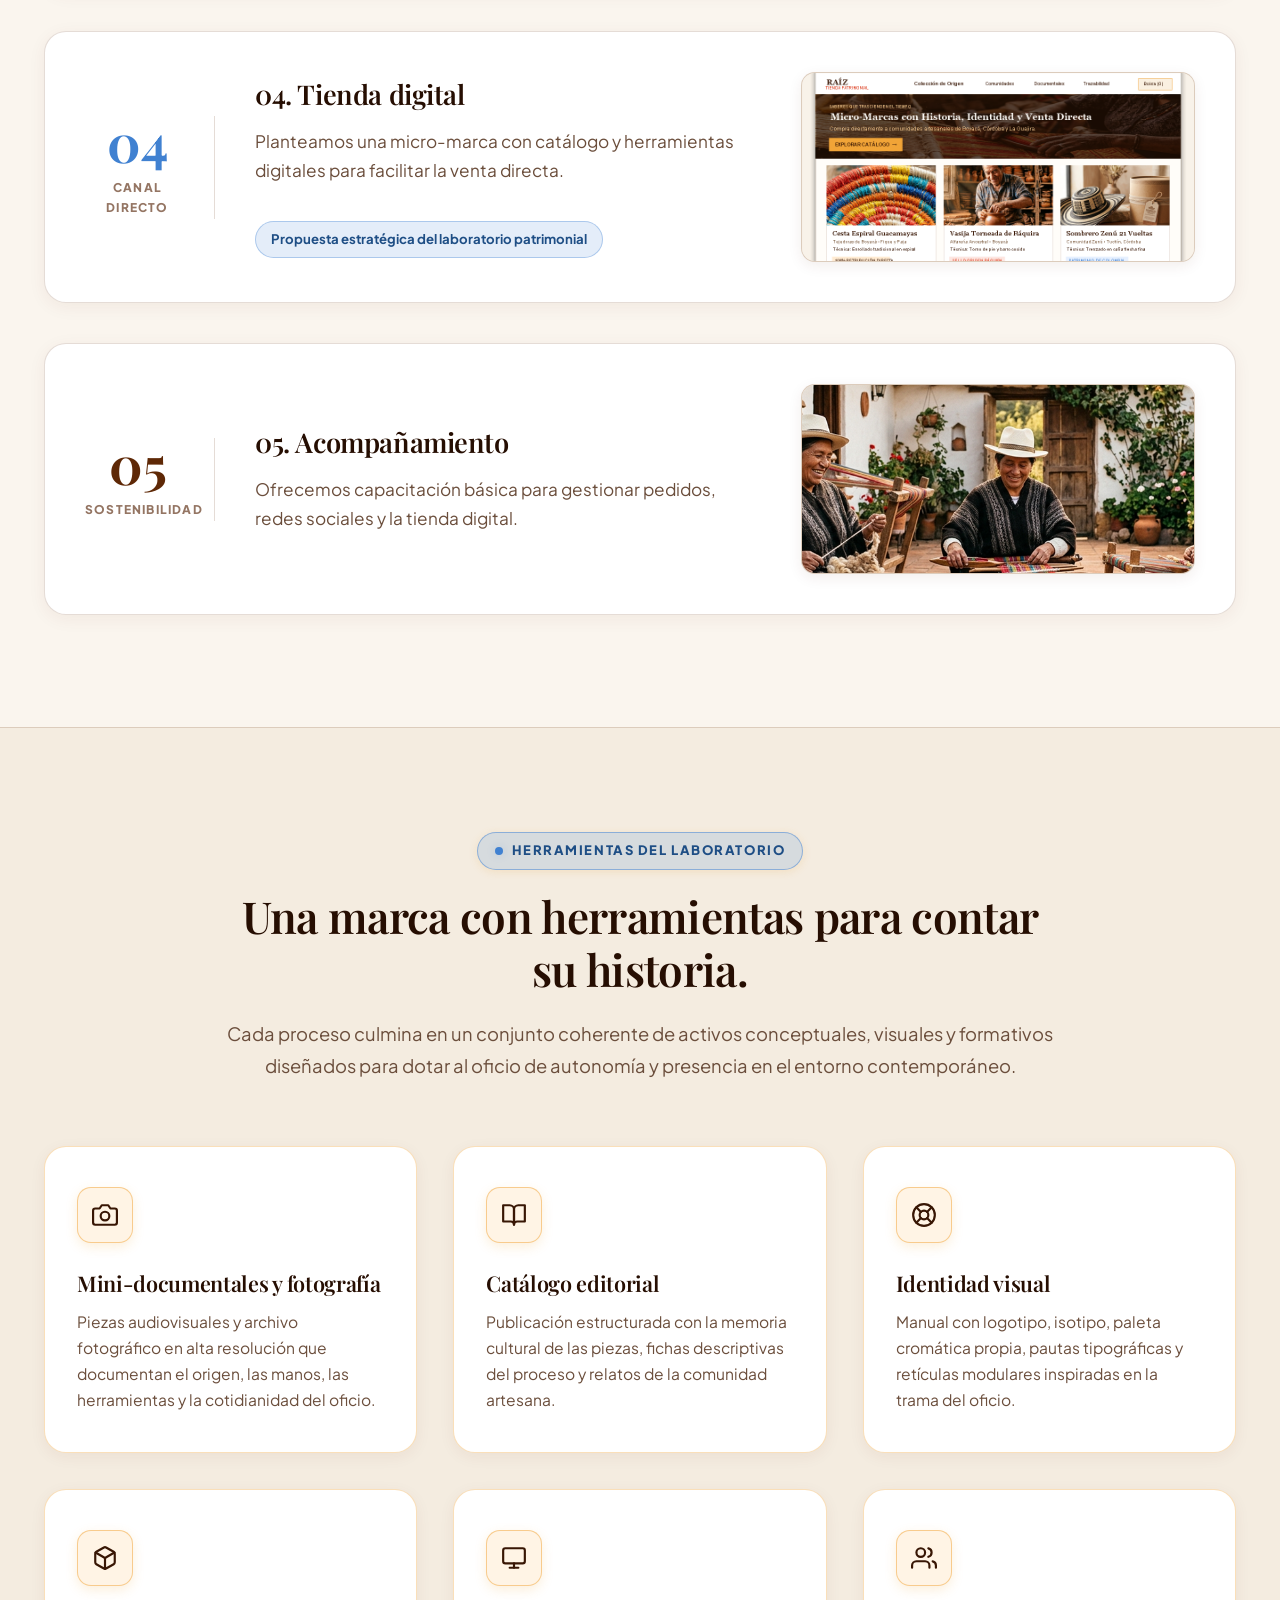
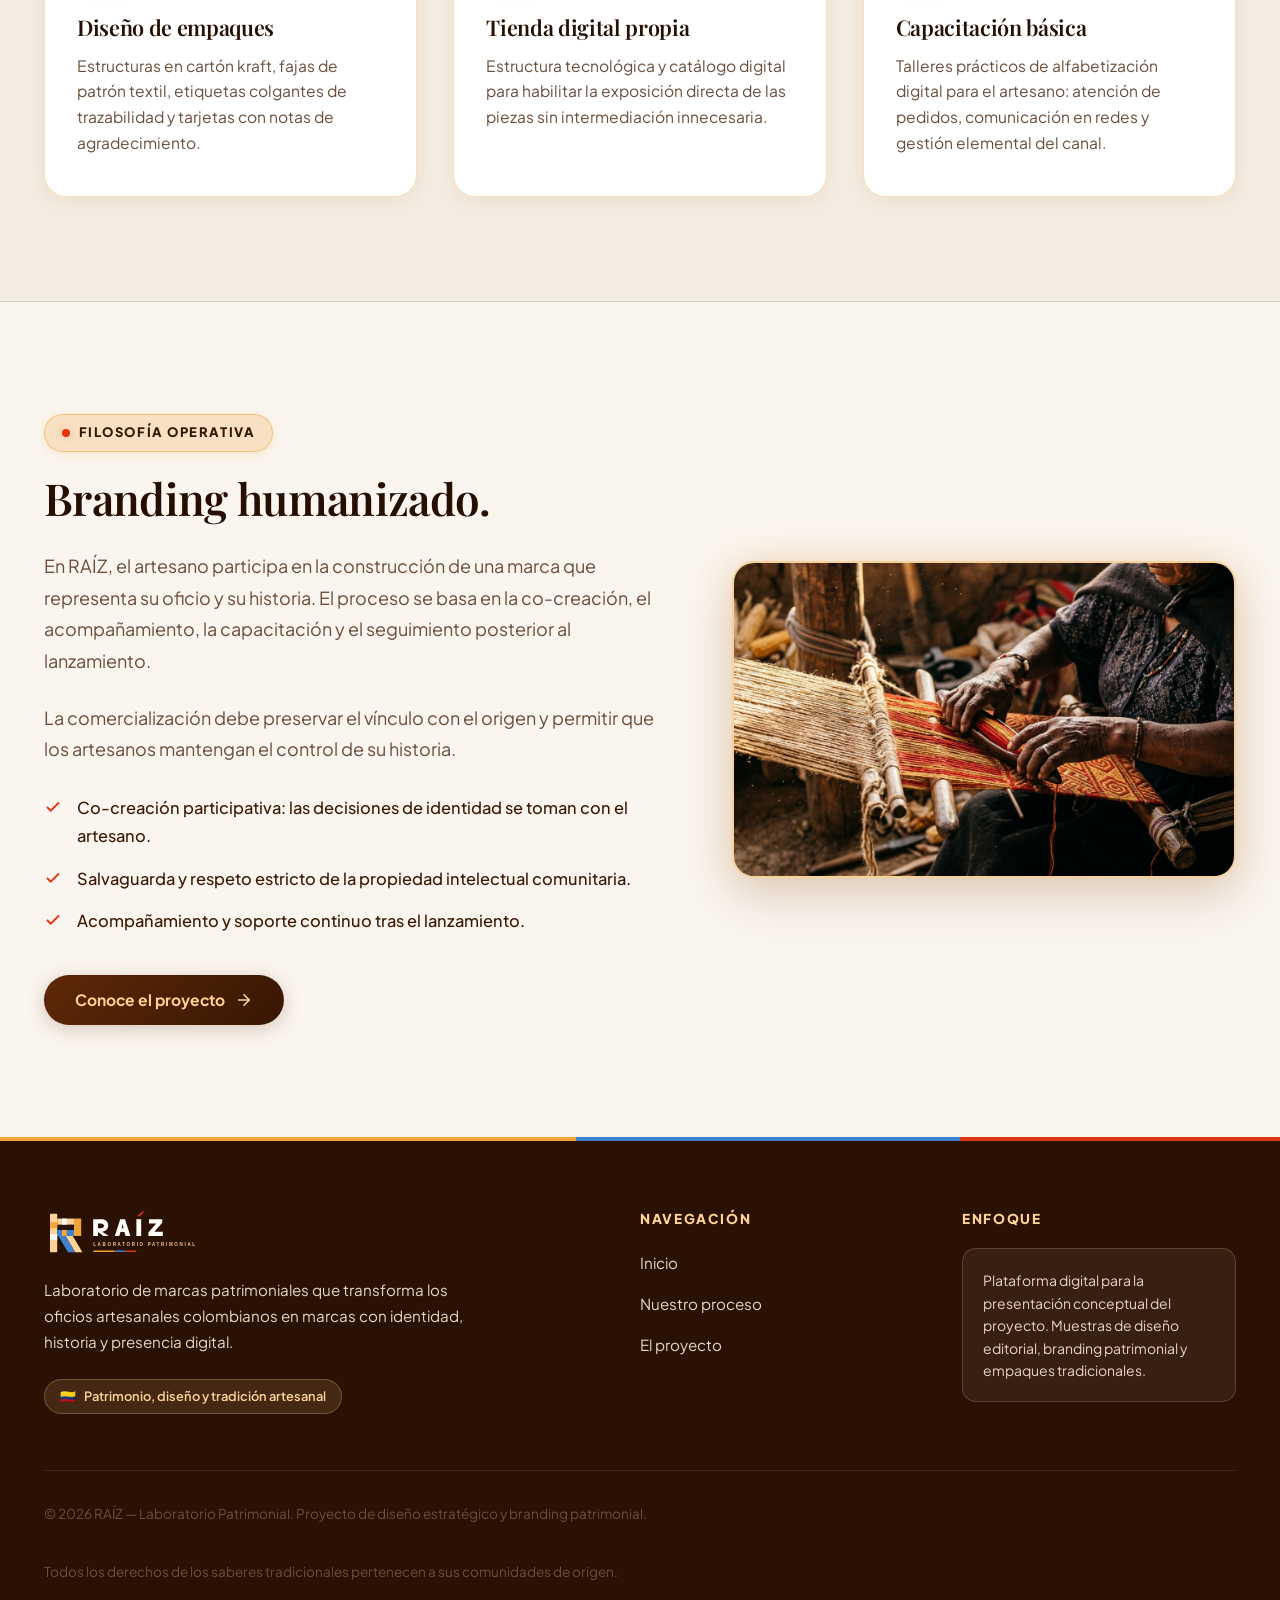
==== commit f0189838: "Nuevo contenido" ====
--- a/proceso.html
+++ b/proceso.html
@@ -97,7 +97,7 @@
             </div>
             <div class="stage-visual-col">
               <div class="stage-img-box">
-                <img src="assets/images/etapa-01-documentacion.jpg" alt="Registro fotográfico y audiovisual del artesano trabajando en su taller" loading="lazy">
+                <img src="assets/images/etapa-01-documentacion.png" alt="Registro fotográfico y documental de manos del artesano modelando arcilla en taller" loading="lazy">
               </div>
             </div>
           </article>
@@ -116,7 +116,7 @@
             </div>
             <div class="stage-visual-col">
               <div class="stage-img-box">
-                <img src="assets/images/etapa-02-identidad.jpg" alt="Módulo geométrico y patrones inspirados en la trama del tejido artesanal" loading="lazy">
+                <img src="assets/images/etapa-02-identidad.png" alt="Módulo geométrico de identidad RAÍZ, paleta cromática y tipografía editorial" loading="lazy">
               </div>
             </div>
           </article>
@@ -135,7 +135,7 @@
             </div>
             <div class="stage-visual-col">
               <div class="stage-img-box">
-                <img src="assets/images/etapa-03-packaging.jpg" alt="Prototipo de empaques en cartón kraft con bandas de patrón y etiquetas de historia" loading="lazy">
+                <img src="assets/images/etapa-03-packaging.png" alt="Prototipo de empaques en cartón kraft con bandas de patrón y etiquetas de historia" loading="lazy">
               </div>
             </div>
           </article>
@@ -155,7 +155,7 @@
             </div>
             <div class="stage-visual-col">
               <div class="stage-img-box">
-                <img src="assets/images/etapa-04-tienda-digital.jpg" alt="Maqueta de interfaz de tienda digital directa para la micro-marca artesanal" loading="lazy">
+                <img src="assets/images/etapa-04-tienda-digital.png" alt="Maqueta de interfaz de tienda digital directa para la micro-marca artesanal" loading="lazy">
               </div>
             </div>
           </article>
@@ -174,7 +174,7 @@
             </div>
             <div class="stage-visual-col">
               <div class="stage-img-box">
-                <img src="assets/images/etapa-05-acompanamiento.jpg" alt="Capacitación práctica con el artesano para la gestión digital autónoma" loading="lazy">
+                <img src="assets/images/etapa-05-acompanamiento.png" alt="Capacitación y trabajo colaborativo con artesanas para la gestión autónoma" loading="lazy">
               </div>
             </div>
           </article>
@@ -336,7 +336,7 @@
 
         <div class="workway-visual">
           <div class="workway-image-wrapper">
-            <img src="assets/images/manos-tejiendo-telar.jpg" alt="Manos de artesana tejiendo con precisión en un telar tradicional de urdimbre y trama" width="700" height="467" loading="lazy">
+            <img src="assets/images/proceso-manos-telar.png" alt="Manos de maestra artesana tejiendo con precisión en un telar tradicional con hilos teñidos de rojo y oro" width="700" height="391" loading="lazy">
           </div>
         </div>
       </div>
--- a/assets/css/variables.css
+++ b/assets/css/variables.css
@@ -6,45 +6,51 @@
   --color-azul: #4081D1;
   --color-cafe: #5E2806;
   
-  /* Derived & Editorial Hues */
+  /* Vibrant & Editorial Hues */
+  --color-naranja-vibrant: #FA9A1B;
+  --color-naranja-glow: rgba(241, 164, 55, 0.28);
+  --color-rojo-vibrant: #E63310;
+  --color-rojo-glow: rgba(219, 54, 22, 0.22);
+  --color-azul-vibrant: #317DD6;
+  --color-azul-glow: rgba(64, 129, 209, 0.22);
   --color-cafe-dark: #381604;
-  --color-cafe-deep: #250E02;
-  --color-cafe-soft: #7C4018;
-  --color-naranja-soft: #F9CA80;
-  --color-crema-light: #FFF0DB;
-  --color-crema-subtle: #FAF2E6;
-  --color-azul-soft: #EBF3FC;
-  --color-rojo-soft: #FDECE9;
+  --color-cafe-deep: #220C02;
+  --color-crema-light: #FFF4E5;
+  --color-crema-card: #FCF8F2;
+  --color-crema-glow: rgba(255, 210, 150, 0.4);
   
-  /* Editorial Canvas & Backgrounds */
-  --bg-primary: #FAF6F0;
-  --bg-secondary: #F3ECE1;
-  --bg-tertiary: #E8DCCF;
+  /* Editorial Canvas & Backgrounds with Warm Vibrancy */
+  --bg-primary: #FAF5EE;
+  --bg-secondary: #F4ECE0;
+  --bg-tertiary: #EBDDCF;
   --bg-card: #FFFFFF;
-  --bg-dark: #381604;
-  --bg-dark-card: #4A1F05;
+  --bg-dark: #2B1103;
+  --bg-dark-card: #3D1905;
   
   /* Text & Foreground */
-  --text-main: #3E1B05;
-  --text-heading: #2B1102;
-  --text-muted: #725746;
-  --text-dim: #988070;
+  --text-main: #3C1A05;
+  --text-heading: #260E02;
+  --text-muted: #6B4E3C;
+  --text-dim: #947563;
   --text-light: #FFFDF9;
-  --text-light-muted: #DFCEBE;
+  --text-light-muted: #E6D5C5;
   
   /* Borders & Dividers */
-  --border-light: rgba(94, 40, 6, 0.1);
-  --border-medium: rgba(94, 40, 6, 0.18);
-  --border-strong: rgba(94, 40, 6, 0.35);
-  --border-warm: rgba(241, 164, 55, 0.3);
-  --border-dark: rgba(255, 210, 150, 0.15);
+  --border-light: rgba(94, 40, 6, 0.09);
+  --border-medium: rgba(94, 40, 6, 0.16);
+  --border-strong: rgba(94, 40, 6, 0.32);
+  --border-warm: rgba(241, 164, 55, 0.35);
+  --border-vibrant: rgba(219, 54, 22, 0.3);
+  --border-dark: rgba(255, 210, 150, 0.18);
   
-  /* Shadows */
-  --shadow-sm: 0 2px 8px rgba(94, 40, 6, 0.05);
-  --shadow-md: 0 8px 24px rgba(94, 40, 6, 0.08);
-  --shadow-lg: 0 16px 40px rgba(94, 40, 6, 0.12);
-  --shadow-xl: 0 24px 60px rgba(94, 40, 6, 0.16);
-  --shadow-inner: inset 0 2px 4px rgba(94, 40, 6, 0.06);
+  /* Shadows & Ambient Glows */
+  --shadow-sm: 0 2px 10px rgba(94, 40, 6, 0.06);
+  --shadow-md: 0 8px 24px rgba(94, 40, 6, 0.09);
+  --shadow-lg: 0 16px 42px rgba(94, 40, 6, 0.13);
+  --shadow-xl: 0 24px 60px rgba(94, 40, 6, 0.18);
+  --shadow-warm-glow: 0 12px 36px rgba(241, 164, 55, 0.22);
+  --shadow-red-glow: 0 12px 36px rgba(219, 54, 22, 0.2);
+  --shadow-blue-glow: 0 12px 36px rgba(64, 129, 209, 0.2);
 
   /* Typography */
   --font-serif: 'Playfair Display', Georgia, 'Times New Roman', serif;
@@ -53,10 +59,10 @@
   /* Layout Spacing */
   --container-max: 1240px;
   --container-wide: 1360px;
-  --header-height: 80px;
-  --radius-sm: 6px;
-  --radius-md: 12px;
-  --radius-lg: 20px;
+  --header-height: 82px;
+  --radius-sm: 8px;
+  --radius-md: 14px;
+  --radius-lg: 22px;
   --radius-pill: 9999px;
   
   /* Transitions */
--- a/assets/css/main.css
+++ b/assets/css/main.css
@@ -3,7 +3,7 @@
    Main Stylesheet: Global Layout, Navigation, Header, Footer & Components
    ========================================================================== */
 
-@import url('https://fonts.googleapis.com/css2?family=Playfair+Display:ital,wght@0,400;0,600;0,700;1,400;1,600&family=Plus+Jakarta+Sans:wght@300;400;500;600;700&display=swap');
+@import url('https://fonts.googleapis.com/css2?family=Playfair+Display:ital,wght@0,400;0,600;0,700;1,400;1,600&family=Plus+Jakarta+Sans:wght@300;400;500;600;700;800&display=swap');
 @import url('./variables.css');
 
 *, *::before, *::after {
@@ -25,8 +25,13 @@
   line-height: 1.68;
   color: var(--text-main);
   background-color: var(--bg-primary);
-  background-image: radial-gradient(rgba(94, 40, 6, 0.035) 1px, transparent 1px);
-  background-size: 24px 24px;
+  background-image: 
+    radial-gradient(ellipse at 85% 10%, rgba(241, 164, 55, 0.12) 0%, transparent 50%),
+    radial-gradient(ellipse at 15% 45%, rgba(219, 54, 22, 0.06) 0%, transparent 45%),
+    radial-gradient(ellipse at 75% 85%, rgba(64, 129, 209, 0.08) 0%, transparent 45%),
+    radial-gradient(rgba(94, 40, 6, 0.04) 1px, transparent 1px);
+  background-size: 100% 100%, 100% 100%, 100% 100%, 24px 24px;
+  background-attachment: fixed;
   min-height: 100vh;
   display: flex;
   flex-direction: column;
@@ -138,18 +143,33 @@
   top: 0;
   z-index: 100;
   height: var(--header-height);
-  background: rgba(250, 246, 240, 0.94);
-  backdrop-filter: blur(14px);
-  -webkit-backdrop-filter: blur(14px);
-  border-bottom: 1px solid var(--border-light);
+  background: rgba(250, 245, 238, 0.95);
+  backdrop-filter: blur(16px);
+  -webkit-backdrop-filter: blur(16px);
+  border-bottom: 1px solid var(--border-medium);
   display: flex;
   align-items: center;
   transition: background var(--transition-fast), box-shadow var(--transition-fast);
 }
 
+/* Vibrant top woven Colombian accent ribbon */
+.site-header::before {
+  content: '';
+  position: absolute;
+  top: 0;
+  left: 0;
+  right: 0;
+  height: 3px;
+  background: linear-gradient(90deg, 
+    var(--color-naranja) 0%, var(--color-naranja) 40%, 
+    var(--color-azul) 40%, var(--color-azul) 70%, 
+    var(--color-rojo) 70%, var(--color-rojo) 100%);
+  z-index: 101;
+}
+
 .site-header.is-scrolled {
-  background: rgba(250, 246, 240, 0.98);
-  box-shadow: 0 4px 20px rgba(94, 40, 6, 0.07);
+  background: rgba(250, 245, 238, 0.98);
+  box-shadow: 0 6px 24px rgba(94, 40, 6, 0.08);
 }
 
 .header-inner {
@@ -185,7 +205,7 @@
 .nav-list {
   display: flex;
   align-items: center;
-  gap: 0.5rem;
+  gap: 0.65rem;
   list-style: none;
 }
 
@@ -193,9 +213,9 @@
   position: relative;
   display: inline-flex;
   align-items: center;
-  padding: 0.6rem 1.15rem;
+  padding: 0.65rem 1.25rem;
   font-size: 0.95rem;
-  font-weight: 500;
+  font-weight: 600;
   color: var(--text-muted);
   border-radius: var(--radius-pill);
   transition: all var(--transition-fast);
@@ -204,14 +224,14 @@
 
 .nav-link:hover {
   color: var(--color-cafe);
-  background-color: rgba(241, 164, 55, 0.12);
+  background-color: rgba(241, 164, 55, 0.16);
 }
 
 .nav-link.active {
-  color: var(--color-cafe);
+  color: var(--color-cafe-dark);
   background-color: var(--color-crema);
   font-weight: 700;
-  box-shadow: 0 2px 8px rgba(94, 40, 6, 0.08);
+  box-shadow: 0 2px 12px rgba(241, 164, 55, 0.35);
 }
 
 .nav-link.active::after {
@@ -220,7 +240,7 @@
   bottom: 4px;
   left: 50%;
   transform: translateX(-50%);
-  width: 16px;
+  width: 18px;
   height: 2.5px;
   background-color: var(--color-rojo);
   border-radius: 2px;
@@ -257,8 +277,8 @@
   display: none;
   position: fixed;
   inset: 0;
-  background: rgba(56, 22, 4, 0.45);
-  backdrop-filter: blur(4px);
+  background: rgba(56, 22, 4, 0.5);
+  backdrop-filter: blur(6px);
   z-index: 150;
   opacity: 0;
   transition: opacity var(--transition-base);
@@ -272,7 +292,7 @@
   height: 100vh;
   background: var(--bg-primary);
   border-left: 1px solid var(--border-medium);
-  box-shadow: -8px 0 32px rgba(56, 22, 4, 0.15);
+  box-shadow: -8px 0 32px rgba(56, 22, 4, 0.18);
   z-index: 200;
   padding: 2rem 1.5rem;
   display: flex;
@@ -318,7 +338,7 @@
   display: block;
   padding: 0.85rem 1.25rem;
   font-size: 1.1rem;
-  font-weight: 500;
+  font-weight: 600;
   color: var(--text-main);
   border-radius: var(--radius-sm);
   transition: background var(--transition-fast);
@@ -327,7 +347,7 @@
 .mobile-nav-link.active {
   background: var(--color-crema);
   font-weight: 700;
-  color: var(--color-cafe);
+  color: var(--color-cafe-dark);
   border-left: 4px solid var(--color-rojo);
 }
 
@@ -349,7 +369,7 @@
   gap: 0.65rem;
   font-family: var(--font-sans);
   font-size: 0.975rem;
-  font-weight: 600;
+  font-weight: 700;
   line-height: 1;
   padding: 0.95rem 1.85rem;
   border-radius: var(--radius-pill);
@@ -361,16 +381,16 @@
 }
 
 .btn-primary {
-  background: var(--color-cafe);
+  background: linear-gradient(135deg, var(--color-cafe) 0%, var(--color-cafe-dark) 100%);
   color: var(--color-crema);
-  box-shadow: 0 4px 16px rgba(94, 40, 6, 0.18);
+  box-shadow: 0 4px 18px rgba(94, 40, 6, 0.22);
 }
 
 .btn-primary:hover {
-  background: var(--color-cafe-dark);
+  background: linear-gradient(135deg, var(--color-cafe-dark) 0%, var(--color-cafe-deep) 100%);
   color: #FFFFFF;
   transform: translateY(-2px);
-  box-shadow: 0 8px 24px rgba(94, 40, 6, 0.25);
+  box-shadow: 0 8px 28px rgba(94, 40, 6, 0.32);
 }
 
 .btn-primary svg {
@@ -381,14 +401,15 @@
 }
 
 .btn-secondary {
-  background: var(--color-naranja);
+  background: linear-gradient(135deg, #F9AE3B 0%, #E8951D 100%);
   color: var(--color-cafe-dark);
+  box-shadow: 0 4px 18px rgba(241, 164, 55, 0.35);
 }
 
 .btn-secondary:hover {
-  background: #E89B2B;
+  background: linear-gradient(135deg, #E8951D 0%, #D8820B 100%);
   transform: translateY(-2px);
-  box-shadow: 0 6px 18px rgba(241, 164, 55, 0.3);
+  box-shadow: 0 8px 26px rgba(241, 164, 55, 0.45);
 }
 
 .btn-outline {
@@ -405,48 +426,55 @@
 
 .btn-pill-light {
   background: var(--bg-card);
-  border: 1px solid var(--border-medium);
+  border: 1px solid var(--border-warm);
   color: var(--color-cafe);
-  font-size: 0.875rem;
-  padding: 0.6rem 1.25rem;
+  font-size: 0.9rem;
+  font-weight: 600;
+  padding: 0.65rem 1.35rem;
+  box-shadow: 0 2px 8px rgba(94, 40, 6, 0.05);
 }
 .btn-pill-light:hover {
   background: var(--color-crema);
   border-color: var(--color-naranja);
+  transform: translateY(-1px);
+  box-shadow: 0 4px 12px rgba(241, 164, 55, 0.25);
 }
 
 /* Badges & Section Accents */
 .section-badge {
   display: inline-flex;
   align-items: center;
-  gap: 0.5rem;
+  gap: 0.55rem;
   font-size: 0.8125rem;
-  font-weight: 700;
+  font-weight: 800;
   text-transform: uppercase;
   letter-spacing: 0.12em;
-  color: var(--color-cafe);
-  background: rgba(241, 164, 55, 0.2);
-  border: 1px solid rgba(241, 164, 55, 0.4);
-  padding: 0.4rem 0.95rem;
+  color: var(--color-cafe-dark);
+  background: rgba(241, 164, 55, 0.24);
+  border: 1px solid rgba(241, 164, 55, 0.55);
+  padding: 0.45rem 1.05rem;
   border-radius: var(--radius-pill);
   margin-bottom: 1.25rem;
+  box-shadow: 0 2px 8px rgba(241, 164, 55, 0.18);
 }
 
 .section-badge .dot {
-  width: 7px;
-  height: 7px;
-  background-color: var(--color-rojo);
+  width: 8px;
+  height: 8px;
+  background-color: var(--color-rojo-vibrant);
   border-radius: 50%;
   display: inline-block;
+  box-shadow: 0 0 8px var(--color-rojo-glow);
 }
 
 .section-badge.blue {
-  background: rgba(64, 129, 209, 0.12);
-  border-color: rgba(64, 129, 209, 0.35);
-  color: #275C9A;
+  background: rgba(64, 129, 209, 0.16);
+  border-color: rgba(64, 129, 209, 0.5);
+  color: #1E4E85;
 }
 .section-badge.blue .dot {
   background-color: var(--color-azul);
+  box-shadow: 0 0 8px var(--color-azul-glow);
 }
 
 /* ==========================================================================
@@ -457,7 +485,6 @@
   background: var(--bg-dark);
   color: var(--text-light-muted);
   padding: 4.5rem 0 2.5rem;
-  border-top: 4px solid var(--color-naranja);
   position: relative;
   overflow: hidden;
 }
@@ -469,7 +496,10 @@
   left: 0;
   right: 0;
   height: 4px;
-  background: linear-gradient(90deg, var(--color-naranja) 0%, var(--color-naranja) 50%, var(--color-azul) 50%, var(--color-azul) 75%, var(--color-rojo) 75%, var(--color-rojo) 100%);
+  background: linear-gradient(90deg, 
+    var(--color-naranja) 0%, var(--color-naranja) 45%, 
+    var(--color-azul) 45%, var(--color-azul) 75%, 
+    var(--color-rojo) 75%, var(--color-rojo) 100%);
 }
 
 .footer-top {
@@ -499,7 +529,7 @@
 .footer-col-title {
   font-family: var(--font-sans);
   font-size: 0.85rem;
-  font-weight: 700;
+  font-weight: 800;
   text-transform: uppercase;
   letter-spacing: 0.12em;
   color: var(--color-crema);
@@ -526,13 +556,13 @@
 }
 
 .footer-note-box {
-  background: rgba(255, 255, 255, 0.05);
-  border: 1px solid rgba(255, 210, 150, 0.15);
+  background: rgba(255, 255, 255, 0.06);
+  border: 1px solid rgba(255, 210, 150, 0.2);
   border-radius: var(--radius-md);
   padding: 1.25rem;
   font-size: 0.875rem;
   line-height: 1.6;
-  color: #DFCEBE;
+  color: #E6D5C5;
 }
 
 .footer-bottom {
@@ -544,19 +574,20 @@
   flex-wrap: wrap;
   gap: 1rem;
   font-size: 0.85rem;
-  color: rgba(223, 206, 190, 0.7);
+  color: rgba(230, 213, 197, 0.7);
 }
 
 .footer-heritage-pill {
   display: inline-flex;
   align-items: center;
   gap: 0.5rem;
-  background: rgba(255, 210, 150, 0.1);
-  padding: 0.3rem 0.85rem;
+  background: rgba(255, 210, 150, 0.12);
+  border: 1px solid rgba(255, 210, 150, 0.25);
+  padding: 0.35rem 0.95rem;
   border-radius: var(--radius-pill);
   color: var(--color-crema);
-  font-size: 0.785rem;
-  font-weight: 500;
+  font-size: 0.8rem;
+  font-weight: 600;
 }
 
 /* ==========================================================================
@@ -564,7 +595,7 @@
    ========================================================================== */
 @media (max-width: 900px) {
   .site-header {
-    height: 70px;
+    height: 72px;
   }
   .main-nav {
     display: none;
--- a/assets/css/editorial.css
+++ b/assets/css/editorial.css
@@ -5,24 +5,28 @@
 
 /* Page Header / Intro Banner for secondary pages */
 .page-intro-header {
-  padding: 4.5rem 0 3.5rem;
-  background: linear-gradient(180deg, rgba(255, 210, 150, 0.22) 0%, rgba(250, 246, 240, 0) 100%);
-  border-bottom: 1px solid var(--border-light);
+  padding: 5rem 0 4rem;
+  background: 
+    radial-gradient(ellipse at 80% 20%, rgba(241, 164, 55, 0.18) 0%, transparent 60%),
+    radial-gradient(ellipse at 20% 80%, rgba(219, 54, 22, 0.1) 0%, transparent 60%),
+    linear-gradient(180deg, rgba(255, 210, 150, 0.28) 0%, rgba(250, 245, 238, 0) 100%);
+  border-bottom: 1px solid var(--border-medium);
   position: relative;
 }
 
 .intro-content {
-  max-width: 820px;
+  max-width: 860px;
 }
 
 .intro-content h1 {
-  margin-bottom: 1.25rem;
+  margin-bottom: 1.35rem;
+  color: var(--text-heading);
 }
 
 .intro-content p.lead-text {
   font-size: 1.25rem;
   color: var(--text-main);
-  line-height: 1.65;
+  line-height: 1.7;
 }
 
 /* ==========================================================================
@@ -31,7 +35,7 @@
 
 /* Hero Section */
 .hero-section {
-  padding: 4.5rem 0 5.5rem;
+  padding: 5rem 0 6.5rem;
   position: relative;
   overflow: hidden;
 }
@@ -51,15 +55,17 @@
 .hero-title {
   margin-bottom: 1.5rem;
   color: var(--text-heading);
-  letter-spacing: -0.02em;
+  letter-spacing: -0.025em;
+  font-size: clamp(2.45rem, 5.2vw, 3.85rem);
+  line-height: 1.1;
 }
 
 .hero-description {
   font-size: 1.2rem;
-  line-height: 1.7;
+  line-height: 1.75;
   color: var(--text-main);
   margin-bottom: 2.25rem;
-  max-width: 540px;
+  max-width: 550px;
 }
 
 .hero-actions {
@@ -77,21 +83,22 @@
   position: relative;
   border-radius: var(--radius-lg);
   overflow: hidden;
-  box-shadow: var(--shadow-xl);
-  border: 1px solid var(--border-medium);
-  background-color: var(--color-cafe-dark);
+  box-shadow: 0 20px 60px rgba(94, 40, 6, 0.18), 0 0 40px rgba(241, 164, 55, 0.25);
+  border: 2px solid rgba(241, 164, 55, 0.45);
+  background-color: var(--bg-card);
 }
 
 .hero-image-frame img {
   width: 100%;
   height: auto;
+  aspect-ratio: 16 / 10;
   object-fit: cover;
   display: block;
   transition: transform var(--transition-slow);
 }
 
 .hero-image-frame:hover img {
-  transform: scale(1.02);
+  transform: scale(1.025);
 }
 
 .hero-caption-card {
@@ -99,13 +106,13 @@
   bottom: 1.5rem;
   left: 1.5rem;
   right: 1.5rem;
-  background: rgba(255, 253, 249, 0.94);
-  backdrop-filter: blur(10px);
-  -webkit-backdrop-filter: blur(10px);
-  padding: 1.15rem 1.35rem;
+  background: rgba(255, 253, 249, 0.96);
+  backdrop-filter: blur(12px);
+  -webkit-backdrop-filter: blur(12px);
+  padding: 1.2rem 1.45rem;
   border-radius: var(--radius-md);
-  border: 1px solid var(--border-medium);
-  box-shadow: var(--shadow-md);
+  border: 1px solid var(--border-warm);
+  box-shadow: 0 8px 24px rgba(94, 40, 6, 0.12);
   display: flex;
   align-items: center;
   justify-content: space-between;
@@ -113,54 +120,55 @@
 }
 
 .hero-caption-text {
-  font-size: 0.875rem;
-  font-weight: 600;
-  color: var(--color-cafe);
+  font-size: 0.9rem;
+  font-weight: 700;
+  color: var(--color-cafe-dark);
   line-height: 1.4;
 }
 
 .hero-caption-sub {
-  font-size: 0.775rem;
+  font-size: 0.8rem;
   color: var(--text-muted);
-  font-weight: 400;
+  font-weight: 500;
   display: block;
-  margin-top: 2px;
+  margin-top: 3px;
 }
 
 .hero-caption-pill {
-  background: var(--color-naranja);
+  background: linear-gradient(135deg, var(--color-naranja) 0%, #E8951D 100%);
   color: var(--color-cafe-dark);
-  font-size: 0.725rem;
-  font-weight: 700;
-  padding: 0.35rem 0.75rem;
+  font-size: 0.75rem;
+  font-weight: 800;
+  padding: 0.4rem 0.85rem;
   border-radius: var(--radius-pill);
   text-transform: uppercase;
-  letter-spacing: 0.05em;
+  letter-spacing: 0.08em;
   white-space: nowrap;
+  box-shadow: 0 2px 8px rgba(241, 164, 55, 0.35);
 }
 
 /* Problem Section */
 .problem-section {
-  padding: 6rem 0;
+  padding: 6.5rem 0;
   background: var(--bg-secondary);
-  border-top: 1px solid var(--border-light);
-  border-bottom: 1px solid var(--border-light);
+  border-top: 1px solid var(--border-medium);
+  border-bottom: 1px solid var(--border-medium);
   position: relative;
 }
 
 .section-header-centered {
   text-align: center;
-  max-width: 820px;
+  max-width: 840px;
   margin: 0 auto 4rem;
 }
 
 .section-header-centered h2 {
-  margin-bottom: 1.25rem;
+  margin-bottom: 1.35rem;
 }
 
 .section-header-centered p {
   font-size: 1.15rem;
-  line-height: 1.7;
+  line-height: 1.75;
 }
 
 .problem-grid {
@@ -171,10 +179,10 @@
 
 .problem-card {
   background: var(--bg-card);
-  padding: 2.5rem 2rem;
+  padding: 2.75rem 2.25rem;
   border-radius: var(--radius-lg);
-  border: 1px solid var(--border-light);
-  box-shadow: var(--shadow-sm);
+  border: 1px solid var(--border-warm);
+  box-shadow: 0 4px 16px rgba(94, 40, 6, 0.06);
   transition: transform var(--transition-base), box-shadow var(--transition-base), border-color var(--transition-base);
   position: relative;
   display: flex;
@@ -182,8 +190,8 @@
 }
 
 .problem-card:hover {
-  transform: translateY(-4px);
-  box-shadow: var(--shadow-lg);
+  transform: translateY(-5px);
+  box-shadow: 0 16px 36px rgba(94, 40, 6, 0.12), 0 0 25px rgba(241, 164, 55, 0.18);
   border-color: var(--color-naranja);
 }
 
@@ -193,37 +201,38 @@
   top: 0;
   left: 2rem;
   right: 2rem;
-  height: 3px;
-  background: var(--color-rojo);
-  border-radius: 0 0 3px 3px;
-  opacity: 0.7;
+  height: 4px;
+  background: linear-gradient(90deg, var(--color-rojo), var(--color-naranja));
+  border-radius: 0 0 4px 4px;
 }
 
 .problem-number {
   font-family: var(--font-serif);
-  font-size: 2.5rem;
+  font-size: 2.75rem;
   font-weight: 700;
-  color: var(--color-rojo);
+  background: linear-gradient(135deg, var(--color-rojo) 0%, var(--color-naranja) 100%);
+  -webkit-background-clip: text;
+  -webkit-text-fill-color: transparent;
   line-height: 1;
-  margin-bottom: 1.25rem;
+  margin-bottom: 1.35rem;
   letter-spacing: -0.03em;
 }
 
 .problem-title {
-  font-size: 1.35rem;
+  font-size: 1.4rem;
   margin-bottom: 1rem;
   color: var(--text-heading);
 }
 
 .problem-desc {
-  font-size: 0.975rem;
-  line-height: 1.65;
+  font-size: 1rem;
+  line-height: 1.7;
   color: var(--text-muted);
 }
 
 /* Value Proposition Section */
 .value-section {
-  padding: 6.5rem 0;
+  padding: 7rem 0;
   background: var(--bg-primary);
   position: relative;
 }
@@ -231,67 +240,70 @@
 .value-grid {
   display: grid;
   grid-template-columns: repeat(3, 1fr);
-  gap: 2rem;
-  margin-top: 3.5rem;
+  gap: 2.25rem;
+  margin-top: 4rem;
 }
 
 .value-pillar-card {
   background: var(--bg-card);
   border-radius: var(--radius-lg);
-  padding: 2.75rem 2.25rem;
-  border: 1px solid var(--border-light);
-  box-shadow: var(--shadow-sm);
+  padding: 3rem 2.25rem;
+  border: 1px solid var(--border-medium);
+  box-shadow: 0 4px 18px rgba(94, 40, 6, 0.06);
   position: relative;
   transition: all var(--transition-base);
   overflow: hidden;
 }
 
 .value-pillar-card:hover {
-  transform: translateY(-5px);
-  box-shadow: var(--shadow-xl);
+  transform: translateY(-6px);
+  box-shadow: 0 20px 45px rgba(94, 40, 6, 0.14), 0 0 30px rgba(241, 164, 55, 0.2);
   border-color: var(--color-naranja);
 }
 
 .value-icon-box {
-  width: 58px;
-  height: 58px;
+  width: 62px;
+  height: 62px;
   border-radius: var(--radius-md);
-  background: rgba(241, 164, 55, 0.15);
-  border: 1px solid rgba(241, 164, 55, 0.4);
+  background: rgba(241, 164, 55, 0.18);
+  border: 1px solid rgba(241, 164, 55, 0.55);
   display: flex;
   align-items: center;
   justify-content: center;
-  color: var(--color-cafe);
-  margin-bottom: 1.75rem;
+  color: var(--color-cafe-dark);
+  margin-bottom: 1.85rem;
+  box-shadow: 0 4px 14px rgba(241, 164, 55, 0.2);
 }
 
 .value-icon-box.blue {
-  background: rgba(64, 129, 209, 0.15);
-  border-color: rgba(64, 129, 209, 0.4);
-  color: #265B96;
+  background: rgba(64, 129, 209, 0.18);
+  border-color: rgba(64, 129, 209, 0.55);
+  color: #1E4E85;
+  box-shadow: 0 4px 14px rgba(64, 129, 209, 0.2);
 }
 
 .value-icon-box.red {
-  background: rgba(219, 54, 22, 0.12);
-  border-color: rgba(219, 54, 22, 0.35);
-  color: var(--color-rojo);
+  background: rgba(219, 54, 22, 0.16);
+  border-color: rgba(219, 54, 22, 0.5);
+  color: var(--color-rojo-vibrant);
+  box-shadow: 0 4px 14px rgba(219, 54, 22, 0.2);
 }
 
 .value-pillar-title {
-  font-size: 1.45rem;
-  margin-bottom: 0.85rem;
+  font-size: 1.55rem;
+  margin-bottom: 0.95rem;
   color: var(--text-heading);
 }
 
 .value-pillar-desc {
-  font-size: 0.975rem;
-  line-height: 1.65;
+  font-size: 1rem;
+  line-height: 1.7;
   color: var(--text-muted);
 }
 
 /* Closing Manifesto Banner */
 .manifesto-banner {
-  padding: 6rem 0;
+  padding: 6.5rem 0;
   background: var(--bg-dark);
   color: var(--text-light);
   position: relative;
@@ -302,16 +314,20 @@
 .manifesto-banner::before {
   content: '';
   position: absolute;
-  inset: 0;
-  background-image: radial-gradient(rgba(255, 210, 150, 0.08) 1px, transparent 1px);
-  background-size: 28px 28px;
-  pointer-events: none;
+  top: 0;
+  left: 0;
+  right: 0;
+  height: 3px;
+  background: linear-gradient(90deg, 
+    var(--color-naranja) 0%, var(--color-naranja) 40%, 
+    var(--color-azul) 40%, var(--color-azul) 70%, 
+    var(--color-rojo) 70%, var(--color-rojo) 100%);
 }
 
 .manifesto-grid {
   display: grid;
-  grid-template-columns: 1.2fr 0.8fr;
-  gap: 3.5rem;
+  grid-template-columns: 1.15fr 0.85fr;
+  gap: 4rem;
   align-items: center;
   position: relative;
   z-index: 2;
@@ -319,26 +335,29 @@
 
 .manifesto-quote {
   font-family: var(--font-serif);
-  font-size: clamp(1.65rem, 3.2vw, 2.35rem);
+  font-size: clamp(1.75rem, 3.4vw, 2.45rem);
   line-height: 1.35;
   font-weight: 500;
   color: var(--color-crema);
-  margin-bottom: 2rem;
+  margin-bottom: 2.25rem;
   border-left: 4px solid var(--color-naranja);
-  padding-left: 1.75rem;
+  padding-left: 1.85rem;
 }
 
 .manifesto-image-wrapper {
   border-radius: var(--radius-lg);
   overflow: hidden;
-  box-shadow: 0 20px 50px rgba(0, 0, 0, 0.35);
-  border: 1px solid rgba(255, 210, 150, 0.2);
+  box-shadow: 0 24px 60px rgba(0, 0, 0, 0.45), 0 0 35px rgba(241, 164, 55, 0.25);
+  border: 2px solid rgba(255, 210, 150, 0.3);
+  background-color: #000000;
 }
 
 .manifesto-image-wrapper img {
   width: 100%;
   height: 100%;
+  aspect-ratio: 16 / 10;
   object-fit: cover;
+  display: block;
 }
 
 /* ==========================================================================
@@ -347,14 +366,14 @@
 
 /* 5 Stages Sequence */
 .stages-section {
-  padding: 5.5rem 0 6.5rem;
+  padding: 6rem 0 7rem;
   position: relative;
 }
 
 .stages-flow {
   display: flex;
   flex-direction: column;
-  gap: 2.25rem;
+  gap: 2.5rem;
   margin-top: 3.5rem;
   position: relative;
 }
@@ -362,11 +381,11 @@
 .stage-step-card {
   background: var(--bg-card);
   border-radius: var(--radius-lg);
-  border: 1px solid var(--border-light);
-  padding: 2.25rem;
-  box-shadow: var(--shadow-sm);
+  border: 1px solid var(--border-medium);
+  padding: 2.5rem;
+  box-shadow: 0 4px 18px rgba(94, 40, 6, 0.06);
   display: grid;
-  grid-template-columns: 120px 1.4fr 1fr;
+  grid-template-columns: 130px 1.35fr 1.05fr;
   gap: 2.5rem;
   align-items: center;
   transition: transform var(--transition-base), box-shadow var(--transition-base), border-color var(--transition-base);
@@ -375,22 +394,21 @@
 }
 
 .stage-step-card:hover {
-  transform: translateY(-3px);
-  box-shadow: var(--shadow-lg);
+  transform: translateY(-4px);
+  box-shadow: 0 16px 38px rgba(94, 40, 6, 0.12), 0 0 25px rgba(241, 164, 55, 0.16);
   border-color: var(--color-naranja);
 }
 
 .stage-number-col {
   text-align: center;
-  border-right: 1px solid var(--border-light);
+  border-right: 1px solid var(--border-medium);
   padding-right: 1.5rem;
 }
 
 .stage-number {
   font-family: var(--font-serif);
-  font-size: 3rem;
+  font-size: 3.25rem;
   font-weight: 700;
-  color: var(--color-cafe);
   line-height: 1;
 }
 
@@ -402,35 +420,36 @@
 
 .stage-tag {
   font-size: 0.75rem;
-  font-weight: 700;
+  font-weight: 800;
   text-transform: uppercase;
   letter-spacing: 0.1em;
   color: var(--text-dim);
-  margin-top: 0.4rem;
+  margin-top: 0.5rem;
   display: block;
 }
 
 .stage-info-col h3 {
-  font-size: 1.6rem;
-  margin-bottom: 0.85rem;
+  font-size: 1.7rem;
+  margin-bottom: 0.95rem;
   color: var(--text-heading);
 }
 
 .stage-info-col p {
-  font-size: 1.05rem;
-  line-height: 1.65;
+  font-size: 1.075rem;
+  line-height: 1.7;
   color: var(--text-muted);
 }
 
 .stage-note-badge {
   display: inline-block;
-  margin-top: 0.85rem;
-  font-size: 0.8rem;
-  padding: 0.35rem 0.85rem;
-  background: rgba(64, 129, 209, 0.1);
-  color: #275C9A;
+  margin-top: 0.95rem;
+  font-size: 0.825rem;
+  padding: 0.4rem 0.95rem;
+  background: rgba(64, 129, 209, 0.14);
+  color: #1E4E85;
+  border: 1px solid rgba(64, 129, 209, 0.35);
   border-radius: var(--radius-pill);
-  font-weight: 600;
+  font-weight: 700;
 }
 
 .stage-visual-col {
@@ -439,11 +458,12 @@
 
 .stage-img-box {
   width: 100%;
-  height: 170px;
+  height: 190px;
   border-radius: var(--radius-md);
   overflow: hidden;
-  box-shadow: var(--shadow-sm);
-  border: 1px solid var(--border-light);
+  box-shadow: 0 4px 14px rgba(94, 40, 6, 0.08);
+  border: 1px solid var(--border-medium);
+  background-color: var(--bg-secondary);
 }
 
 .stage-img-box img {
@@ -454,102 +474,103 @@
 }
 
 .stage-step-card:hover .stage-img-box img {
-  transform: scale(1.05);
+  transform: scale(1.04);
 }
 
 /* Entregables Grid */
 .deliverables-section {
-  padding: 6rem 0;
+  padding: 6.5rem 0;
   background: var(--bg-secondary);
-  border-top: 1px solid var(--border-light);
-  border-bottom: 1px solid var(--border-light);
+  border-top: 1px solid var(--border-medium);
+  border-bottom: 1px solid var(--border-medium);
 }
 
 .deliverables-grid {
   display: grid;
   grid-template-columns: repeat(3, 1fr);
-  gap: 2rem;
-  margin-top: 3.5rem;
+  gap: 2.25rem;
+  margin-top: 4rem;
 }
 
 .deliverable-card {
   background: var(--bg-card);
   border-radius: var(--radius-lg);
-  padding: 2.25rem 2rem;
-  border: 1px solid var(--border-light);
-  box-shadow: var(--shadow-sm);
+  padding: 2.5rem 2rem;
+  border: 1px solid var(--border-warm);
+  box-shadow: 0 4px 16px rgba(94, 40, 6, 0.06);
   transition: all var(--transition-base);
   display: flex;
   flex-direction: column;
 }
 
 .deliverable-card:hover {
-  transform: translateY(-4px);
-  box-shadow: var(--shadow-md);
+  transform: translateY(-5px);
+  box-shadow: 0 16px 36px rgba(94, 40, 6, 0.12), 0 0 20px rgba(241, 164, 55, 0.15);
   border-color: var(--color-naranja);
 }
 
 .deliverable-icon {
-  width: 52px;
-  height: 52px;
+  width: 56px;
+  height: 56px;
   background: var(--color-crema-light);
-  border: 1px solid var(--color-crema);
+  border: 1px solid rgba(241, 164, 55, 0.5);
   border-radius: var(--radius-md);
   display: flex;
   align-items: center;
   justify-content: center;
-  color: var(--color-cafe);
-  margin-bottom: 1.5rem;
+  color: var(--color-cafe-dark);
+  margin-bottom: 1.65rem;
+  box-shadow: 0 4px 12px rgba(241, 164, 55, 0.18);
 }
 
 .deliverable-title {
-  font-size: 1.3rem;
-  margin-bottom: 0.65rem;
+  font-size: 1.35rem;
+  margin-bottom: 0.75rem;
   color: var(--text-heading);
 }
 
 .deliverable-desc {
-  font-size: 0.95rem;
-  line-height: 1.6;
+  font-size: 0.975rem;
+  line-height: 1.65;
   color: var(--text-muted);
 }
 
 /* Branding Humanizado Section */
 .workway-section {
-  padding: 6.5rem 0;
+  padding: 7rem 0;
   position: relative;
 }
 
 .workway-grid {
   display: grid;
   grid-template-columns: 1.1fr 0.9fr;
-  gap: 4rem;
+  gap: 4.5rem;
   align-items: center;
 }
 
 .workway-content h2 {
-  margin-bottom: 1.5rem;
+  margin-bottom: 1.6rem;
 }
 
 .workway-content p {
-  font-size: 1.1rem;
-  line-height: 1.7;
-  margin-bottom: 1.5rem;
+  font-size: 1.125rem;
+  line-height: 1.75;
+  margin-bottom: 1.6rem;
 }
 
 .workway-features {
   list-style: none;
-  margin: 1.75rem 0 2.25rem;
+  margin: 1.85rem 0 2.5rem;
   display: flex;
   flex-direction: column;
-  gap: 0.85rem;
+  gap: 0.95rem;
 }
 
 .workway-feature-item {
   display: flex;
   align-items: flex-start;
-  gap: 0.85rem;
-  font-size: 1rem;
+  gap: 0.95rem;
+  font-size: 1.025rem;
   color: var(--text-main);
   font-weight: 500;
 }
@@ -557,7 +578,7 @@
 .workway-feature-item svg {
   flex-shrink: 0;
   margin-top: 4px;
-  color: var(--color-rojo);
+  color: var(--color-rojo-vibrant);
 }
 
 .workway-visual {
@@ -567,13 +588,15 @@
 .workway-image-wrapper {
   border-radius: var(--radius-lg);
   overflow: hidden;
-  box-shadow: var(--shadow-xl);
-  border: 1px solid var(--border-medium);
+  box-shadow: 0 20px 50px rgba(94, 40, 6, 0.16), 0 0 35px rgba(241, 164, 55, 0.22);
+  border: 2px solid rgba(241, 164, 55, 0.45);
 }
 
 .workway-image-wrapper img {
   width: 100%;
   height: auto;
+  aspect-ratio: 16 / 10;
+  object-fit: cover;
   display: block;
 }
 
@@ -583,7 +606,7 @@
 
 /* Identity Showcase */
 .identity-section {
-  padding: 5.5rem 0 6rem;
+  padding: 6rem 0 6.5rem;
   position: relative;
 }
 
@@ -607,26 +630,26 @@
 /* Palette Swatches Card */
 .palette-container {
   background: var(--bg-card);
-  border: 1px solid var(--border-light);
+  border: 1px solid var(--border-warm);
   border-radius: var(--radius-lg);
-  padding: 2rem;
-  box-shadow: var(--shadow-sm);
+  padding: 2.25rem;
+  box-shadow: 0 4px 18px rgba(94, 40, 6, 0.06);
   margin-top: 2rem;
 }
 
 .palette-title {
   font-size: 0.85rem;
-  font-weight: 700;
+  font-weight: 800;
   text-transform: uppercase;
   letter-spacing: 0.1em;
   color: var(--text-dim);
-  margin-bottom: 1.25rem;
+  margin-bottom: 1.35rem;
 }
 
 .palette-row {
   display: grid;
   grid-template-columns: repeat(5, 1fr);
-  gap: 1rem;
+  gap: 1.15rem;
 }
 
 .swatch-card {
@@ -634,38 +657,38 @@
 }
 
 .swatch-color {
-  height: 56px;
+  height: 60px;
   border-radius: var(--radius-sm);
-  margin-bottom: 0.65rem;
-  box-shadow: inset 0 0 0 1px rgba(0,0,0,0.1);
+  margin-bottom: 0.75rem;
+  box-shadow: 0 4px 10px rgba(0,0,0,0.1), inset 0 0 0 1px rgba(0,0,0,0.12);
   transition: transform var(--transition-fast);
 }
 
 .swatch-card:hover .swatch-color {
-  transform: translateY(-3px);
+  transform: translateY(-4px) scale(1.04);
 }
 
 .swatch-name {
-  font-size: 0.8rem;
-  font-weight: 600;
+  font-size: 0.85rem;
+  font-weight: 700;
   color: var(--text-main);
   display: block;
 }
 
 .swatch-hex {
   font-family: monospace;
-  font-size: 0.725rem;
+  font-size: 0.75rem;
   color: var(--text-muted);
 }
 
 /* Isotype Geometry Display */
 .identity-showcase-box {
   background: var(--bg-card);
-  border: 1px solid var(--border-medium);
+  border: 1px solid var(--border-warm);
   border-radius: var(--radius-lg);
-  padding: 3rem 2.5rem;
+  padding: 3.25rem 2.5rem;
   text-align: center;
-  box-shadow: var(--shadow-md);
+  box-shadow: 0 12px 36px rgba(94, 40, 6, 0.1), 0 0 30px rgba(241, 164, 55, 0.15);
   position: relative;
   overflow: hidden;
 }
@@ -677,7 +700,10 @@
   left: 0;
   right: 0;
   height: 4px;
-  background: linear-gradient(90deg, var(--color-crema) 0%, var(--color-naranja) 25%, var(--color-rojo) 50%, var(--color-azul) 75%, var(--color-cafe) 100%);
+  background: linear-gradient(90deg, 
+    var(--color-crema) 0%, var(--color-naranja) 25%, 
+    var(--color-rojo) 50%, var(--color-azul) 75%, 
+    var(--color-cafe) 100%);
 }
 
 .identity-logo-large {
@@ -686,56 +712,57 @@
 }
 
 .identity-caption {
-  font-size: 0.9rem;
+  font-size: 0.925rem;
   color: var(--text-muted);
-  line-height: 1.5;
+  line-height: 1.6;
   max-width: 320px;
   margin: 0 auto;
 }
 
 /* Applications Gallery (Asymmetrical Editorial) */
 .gallery-section {
-  padding: 6.5rem 0;
+  padding: 7rem 0;
   background: var(--bg-secondary);
-  border-top: 1px solid var(--border-light);
-  border-bottom: 1px solid var(--border-light);
+  border-top: 1px solid var(--border-medium);
+  border-bottom: 1px solid var(--border-medium);
 }
 
 .gallery-notice-badge {
   display: inline-flex;
   align-items: center;
-  gap: 0.5rem;
+  gap: 0.55rem;
   background: rgba(94, 40, 6, 0.08);
-  border: 1px solid rgba(94, 40, 6, 0.15);
-  padding: 0.45rem 1.15rem;
+  border: 1px solid rgba(94, 40, 6, 0.2);
+  padding: 0.45rem 1.25rem;
   border-radius: var(--radius-pill);
-  font-size: 0.825rem;
-  font-weight: 600;
-  color: var(--color-cafe);
-  margin-top: 1rem;
+  font-size: 0.85rem;
+  font-weight: 700;
+  color: var(--color-cafe-dark);
+  margin-top: 1.25rem;
 }
 
 .editorial-gallery-grid {
   display: grid;
   grid-template-columns: repeat(12, 1fr);
-  gap: 2rem;
-  margin-top: 3.5rem;
+  gap: 2.25rem;
+  margin-top: 4rem;
 }
 
 .gallery-item {
   background: var(--bg-card);
   border-radius: var(--radius-lg);
-  border: 1px solid var(--border-light);
-  overflow: hidden;
-  box-shadow: var(--shadow-sm);
+  border: 1px solid var(--border-warm);
+  overflow: hidden;
+  box-shadow: 0 6px 20px rgba(94, 40, 6, 0.07);
   display: flex;
   flex-direction: column;
-  transition: transform var(--transition-base), box-shadow var(--transition-base);
+  transition: transform var(--transition-base), box-shadow var(--transition-base), border-color var(--transition-base);
 }
 
 .gallery-item:hover {
-  transform: translateY(-4px);
-  box-shadow: var(--shadow-lg);
+  transform: translateY(-5px);
+  box-shadow: 0 18px 45px rgba(94, 40, 6, 0.14), 0 0 25px rgba(241, 164, 55, 0.18);
+  border-color: var(--color-naranja);
 }
 
 /* Editorial asymmetric spans */
@@ -758,19 +785,19 @@
 .gallery-img-container {
   position: relative;
   overflow: hidden;
-  background-color: #EFE8DC;
+  background-color: #F8F3EB;
 }
 
 .gallery-item.col-span-8 .gallery-img-container {
-  height: 420px;
+  height: 440px;
 }
 
 .gallery-item.col-span-4 .gallery-img-container {
-  height: 320px;
+  height: 330px;
 }
 
 .gallery-item.col-span-6 .gallery-img-container {
-  height: 380px;
+  height: 390px;
 }
 
 .gallery-img-container img {
@@ -781,48 +808,49 @@
 }
 
 .gallery-item:hover .gallery-img-container img {
-  transform: scale(1.03);
+  transform: scale(1.035);
 }
 
 .gallery-category-tag {
   position: absolute;
   top: 1.25rem;
   left: 1.25rem;
-  background: rgba(255, 253, 249, 0.94);
-  backdrop-filter: blur(6px);
-  padding: 0.35rem 0.85rem;
+  background: rgba(255, 253, 249, 0.96);
+  backdrop-filter: blur(8px);
+  padding: 0.4rem 0.95rem;
   border-radius: var(--radius-pill);
   font-size: 0.75rem;
-  font-weight: 700;
+  font-weight: 800;
   text-transform: uppercase;
   letter-spacing: 0.08em;
-  color: var(--color-cafe);
-  border: 1px solid var(--border-light);
+  color: var(--color-cafe-dark);
+  border: 1px solid var(--border-warm);
+  box-shadow: 0 2px 8px rgba(94, 40, 6, 0.1);
 }
 
 .gallery-info {
-  padding: 1.5rem 1.75rem;
+  padding: 1.65rem 1.85rem;
   display: flex;
   flex-direction: column;
   flex-grow: 1;
 }
 
 .gallery-item-title {
-  font-size: 1.25rem;
-  margin-bottom: 0.5rem;
+  font-size: 1.3rem;
+  margin-bottom: 0.6rem;
   color: var(--text-heading);
 }
 
 .gallery-item-desc {
-  font-size: 0.925rem;
-  line-height: 1.55;
+  font-size: 0.95rem;
+  line-height: 1.65;
   color: var(--text-muted);
   margin-bottom: 0;
 }
 
 /* Model of Work Section */
 .model-section {
-  padding: 6.5rem 0;
+  padding: 7rem 0;
   position: relative;
 }
 
@@ -830,23 +858,23 @@
   display: grid;
   grid-template-columns: repeat(2, 1fr);
   gap: 2.5rem;
-  margin-top: 3.5rem;
+  margin-top: 4rem;
 }
 
 .model-block-card {
   background: var(--bg-card);
   border-radius: var(--radius-lg);
-  padding: 3rem 2.5rem;
-  border: 1px solid var(--border-light);
-  box-shadow: var(--shadow-sm);
+  padding: 3.25rem 2.75rem;
+  border: 1px solid var(--border-medium);
+  box-shadow: 0 6px 20px rgba(94, 40, 6, 0.06);
   position: relative;
   overflow: hidden;
   transition: all var(--transition-base);
 }
 
 .model-block-card:hover {
-  transform: translateY(-4px);
-  box-shadow: var(--shadow-lg);
+  transform: translateY(-5px);
+  box-shadow: 0 18px 45px rgba(94, 40, 6, 0.13), 0 0 25px rgba(241, 164, 55, 0.18);
   border-color: var(--color-naranja);
 }
 
@@ -860,45 +888,45 @@
 }
 
 .model-block-card.co-creation::before {
-  background: var(--color-rojo);
+  background: linear-gradient(90deg, var(--color-rojo) 0%, var(--color-naranja) 100%);
 }
 
 .model-block-card.sustainable::before {
-  background: var(--color-azul);
+  background: linear-gradient(90deg, var(--color-azul) 0%, #5EA1F0 100%);
 }
 
 .model-block-title {
-  font-size: 1.65rem;
-  margin-bottom: 1.25rem;
+  font-size: 1.75rem;
+  margin-bottom: 1.35rem;
   color: var(--text-heading);
 }
 
 .model-block-text {
-  font-size: 1.05rem;
-  line-height: 1.7;
+  font-size: 1.075rem;
+  line-height: 1.75;
   color: var(--text-muted);
-  margin-bottom: 1.75rem;
+  margin-bottom: 1.85rem;
 }
 
 .model-points-list {
   list-style: none;
   display: flex;
   flex-direction: column;
-  gap: 1rem;
+  gap: 1.15rem;
 }
 
 .model-point-item {
   display: flex;
   align-items: flex-start;
-  gap: 0.85rem;
-  font-size: 0.975rem;
+  gap: 0.95rem;
+  font-size: 1rem;
   color: var(--text-main);
-  line-height: 1.5;
+  line-height: 1.6;
 }
 
 .model-point-item svg {
   flex-shrink: 0;
-  margin-top: 3px;
+  margin-top: 4px;
   color: var(--color-naranja);
 }
 
@@ -906,7 +934,7 @@
    PAGE 3: SECCIÓN 4 - PIEZA AUDIOVISUAL (MANDATORY REQUIREMENT)
    ========================================================================== */
 .video-section {
-  padding: 6.5rem 0 7rem;
+  padding: 7rem 0 7.5rem;
   background: var(--bg-dark);
   color: var(--text-light);
   position: relative;
@@ -918,32 +946,34 @@
   content: '';
   position: absolute;
   inset: 0;
-  background-image: radial-gradient(rgba(255, 210, 150, 0.06) 1px, transparent 1px);
-  background-size: 24px 24px;
+  background-image: 
+    radial-gradient(ellipse at 50% 30%, rgba(241, 164, 55, 0.15) 0%, transparent 60%),
+    radial-gradient(rgba(255, 210, 150, 0.08) 1px, transparent 1px);
+  background-size: 100% 100%, 24px 24px;
   pointer-events: none;
 }
 
 .video-header {
   text-align: center;
-  max-width: 800px;
-  margin: 0 auto 3.5rem;
+  max-width: 820px;
+  margin: 0 auto 3.75rem;
   position: relative;
   z-index: 2;
 }
 
 .video-header h2 {
   color: var(--color-crema);
-  margin-bottom: 1.25rem;
+  margin-bottom: 1.35rem;
 }
 
 .video-header p {
   color: var(--text-light-muted);
-  font-size: 1.2rem;
-  line-height: 1.65;
+  font-size: 1.25rem;
+  line-height: 1.7;
 }
 
 .video-container {
-  max-width: 1040px;
+  max-width: 1060px;
   margin: 0 auto;
   position: relative;
   z-index: 2;
@@ -956,8 +986,8 @@
   aspect-ratio: 16 / 9;
   border-radius: var(--radius-lg);
   overflow: hidden;
-  box-shadow: 0 24px 70px rgba(0, 0, 0, 0.55);
-  border: 1px solid rgba(255, 210, 150, 0.25);
+  box-shadow: 0 24px 70px rgba(0, 0, 0, 0.6), 0 0 50px rgba(241, 164, 55, 0.2);
+  border: 2px solid rgba(255, 210, 150, 0.35);
   background-color: #000000;
 }
 
@@ -975,9 +1005,9 @@
   display: flex;
   align-items: center;
   justify-content: space-between;
-  margin-top: 1.5rem;
+  margin-top: 1.65rem;
   padding: 0 0.5rem;
-  font-size: 0.85rem;
+  font-size: 0.9rem;
   color: var(--text-light-muted);
   flex-wrap: wrap;
   gap: 1rem;
@@ -986,62 +1016,63 @@
 .video-tag {
   display: inline-flex;
   align-items: center;
-  gap: 0.5rem;
+  gap: 0.65rem;
   color: var(--color-crema);
-  font-weight: 600;
+  font-weight: 700;
 }
 
 .video-tag .play-icon {
-  width: 18px;
-  height: 18px;
-  fill: var(--color-rojo);
+  width: 20px;
+  height: 20px;
+  fill: var(--color-rojo-vibrant);
 }
 
 /* Page 3: Final Closing Section */
 .final-closing-section {
-  padding: 6.5rem 0 6rem;
+  padding: 7rem 0 6.5rem;
   background: var(--bg-primary);
   text-align: center;
   position: relative;
 }
 
 .closing-inner {
-  max-width: 820px;
+  max-width: 840px;
   margin: 0 auto;
 }
 
 .closing-isotype {
-  width: 64px;
+  width: 68px;
   height: auto;
-  margin: 0 auto 1.75rem;
+  margin: 0 auto 1.85rem;
 }
 
 .closing-heading {
-  font-size: clamp(2rem, 3.8vw, 2.85rem);
+  font-size: clamp(2.1rem, 4vw, 2.95rem);
   color: var(--text-heading);
   line-height: 1.25;
-  margin-bottom: 1.5rem;
+  margin-bottom: 1.6rem;
 }
 
 .closing-subtext {
-  font-size: 1.15rem;
-  line-height: 1.7;
+  font-size: 1.18rem;
+  line-height: 1.75;
   color: var(--text-muted);
-  margin-bottom: 2.25rem;
+  margin-bottom: 2.45rem;
 }
 
 .closing-brand-badge {
   display: inline-flex;
   align-items: center;
-  gap: 0.75rem;
-  padding: 0.65rem 1.45rem;
-  background: var(--color-crema-subtle);
+  gap: 0.85rem;
+  padding: 0.75rem 1.65rem;
+  background: var(--color-crema-card);
   border: 1px solid var(--border-warm);
   border-radius: var(--radius-pill);
-  font-weight: 700;
-  font-size: 0.9rem;
-  color: var(--color-cafe);
+  font-weight: 800;
+  font-size: 0.95rem;
+  color: var(--color-cafe-dark);
   letter-spacing: 0.05em;
+  box-shadow: 0 4px 14px rgba(241, 164, 55, 0.2);
 }
 
 /* ==========================================================================
@@ -1060,7 +1091,7 @@
     grid-column: span 2;
   }
   .stage-img-box {
-    height: 220px;
+    height: 230px;
   }
   .identity-grid {
     grid-template-columns: 1fr;
@@ -1082,7 +1113,7 @@
   .gallery-item.col-span-8 .gallery-img-container,
   .gallery-item.col-span-4 .gallery-img-container,
   .gallery-item.col-span-6 .gallery-img-container {
-    height: 320px;
+    height: 340px;
   }
 }
 
@@ -1092,18 +1123,18 @@
   .deliverables-grid,
   .model-grid {
     grid-template-columns: 1fr;
-    gap: 1.5rem;
+    gap: 1.75rem;
   }
   .palette-row {
     grid-template-columns: repeat(3, 1fr);
   }
   .stage-step-card {
     grid-template-columns: 1fr;
-    padding: 1.75rem;
+    padding: 1.85rem;
   }
   .stage-number-col {
     border-right: none;
-    border-bottom: 1px solid var(--border-light);
+    border-bottom: 1px solid var(--border-medium);
     padding-right: 0;
     padding-bottom: 1rem;
     text-align: left;
